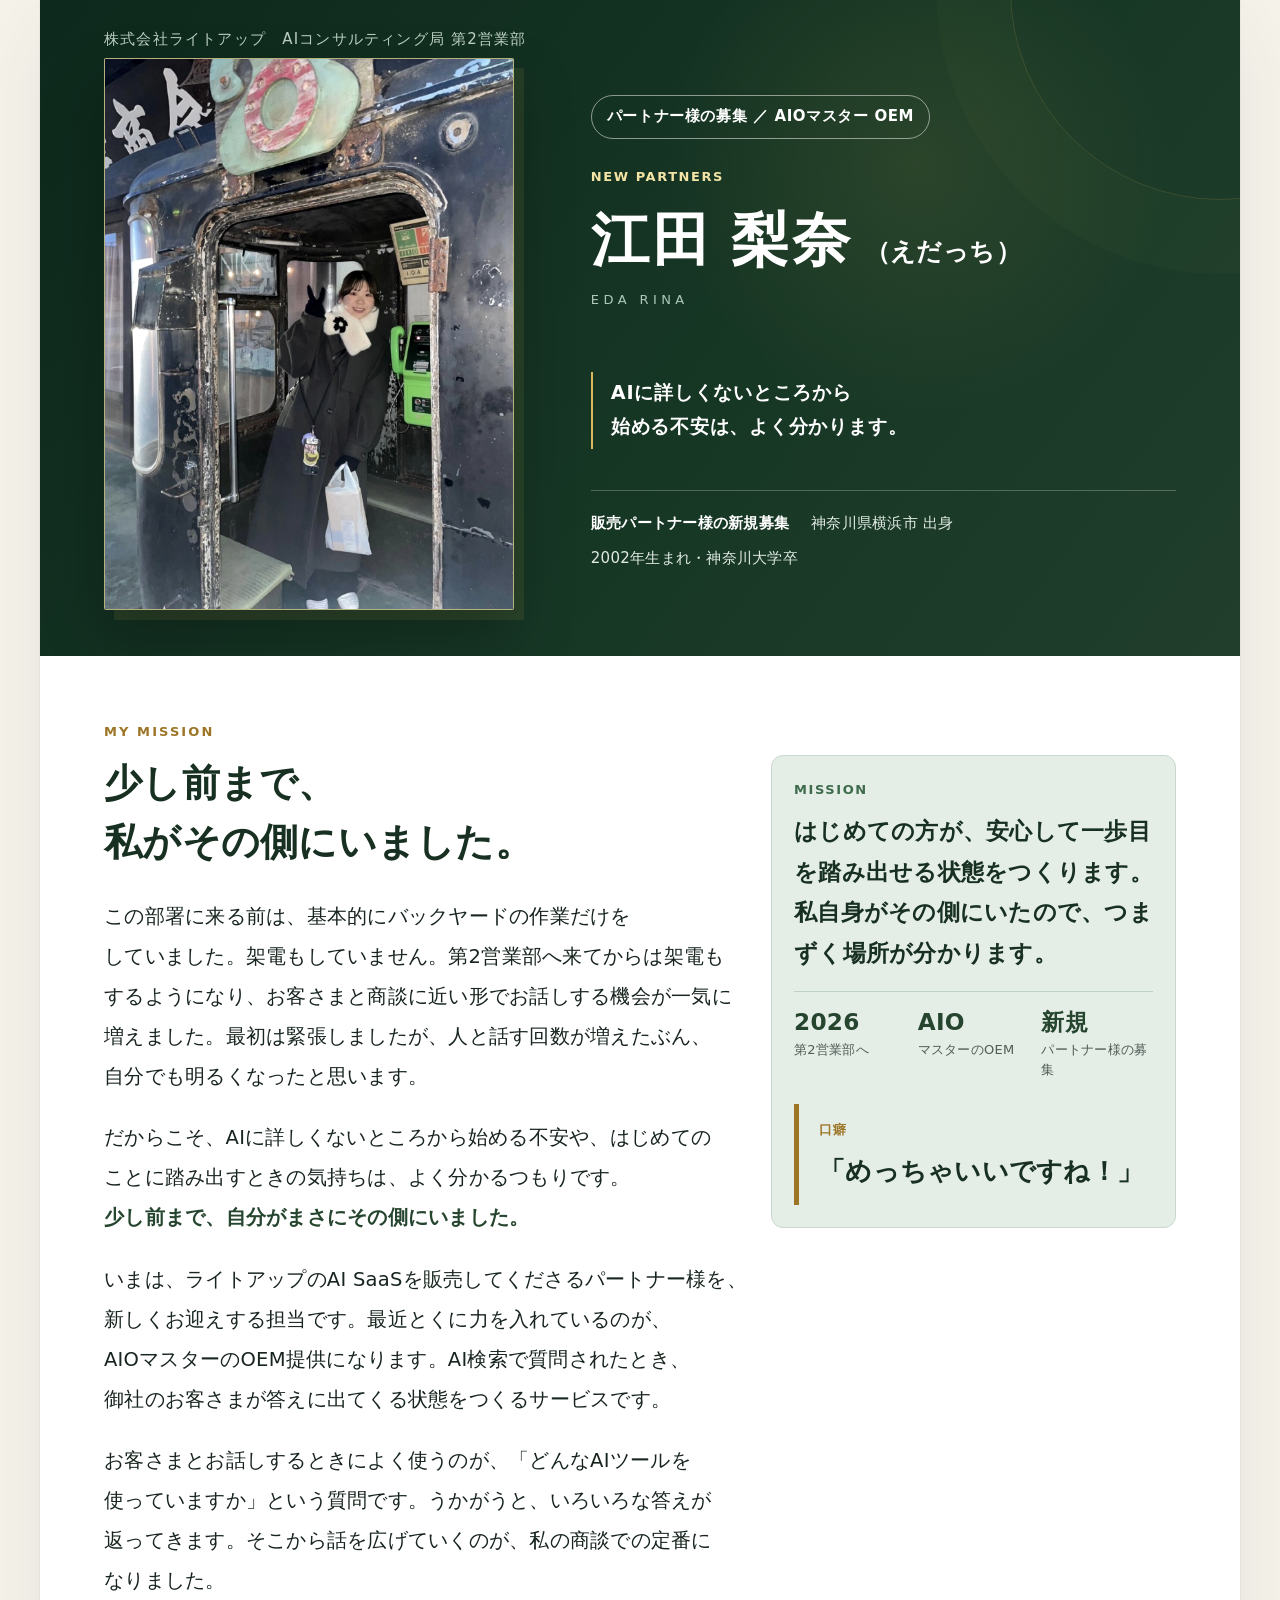
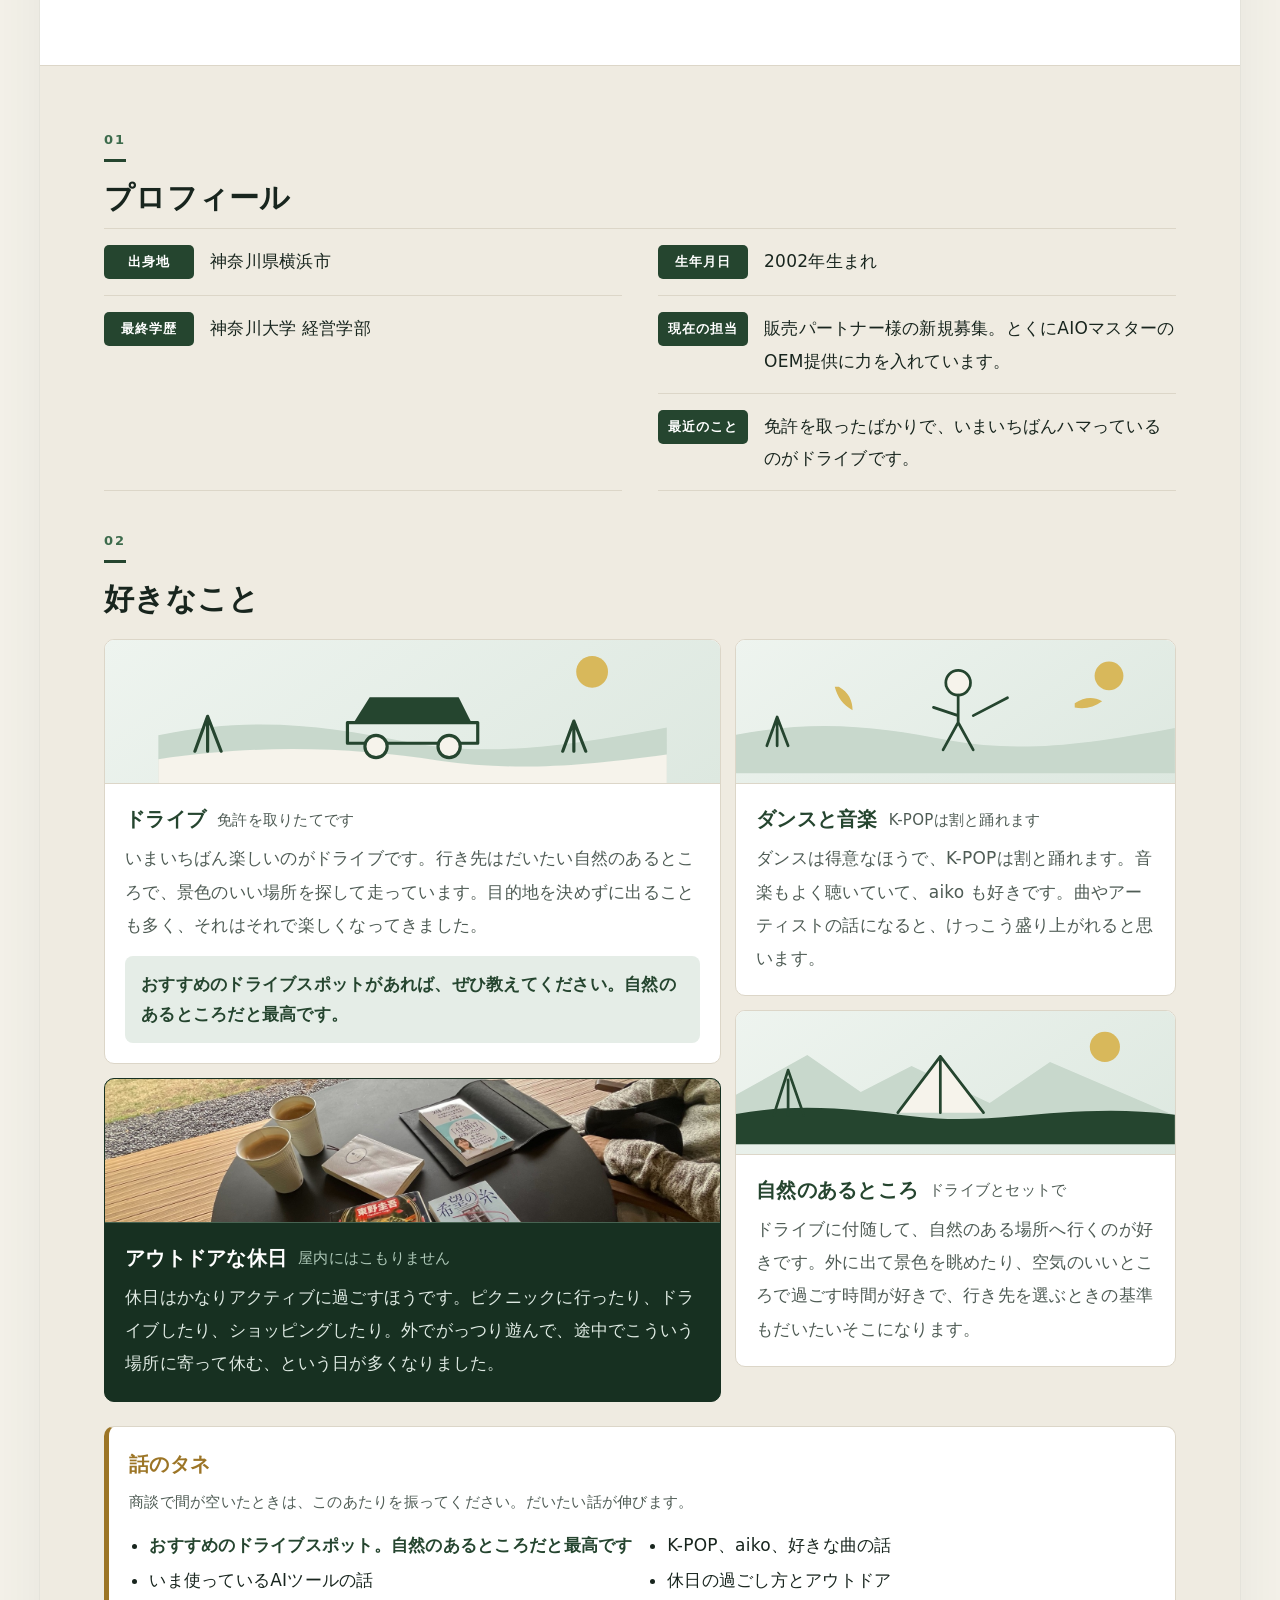
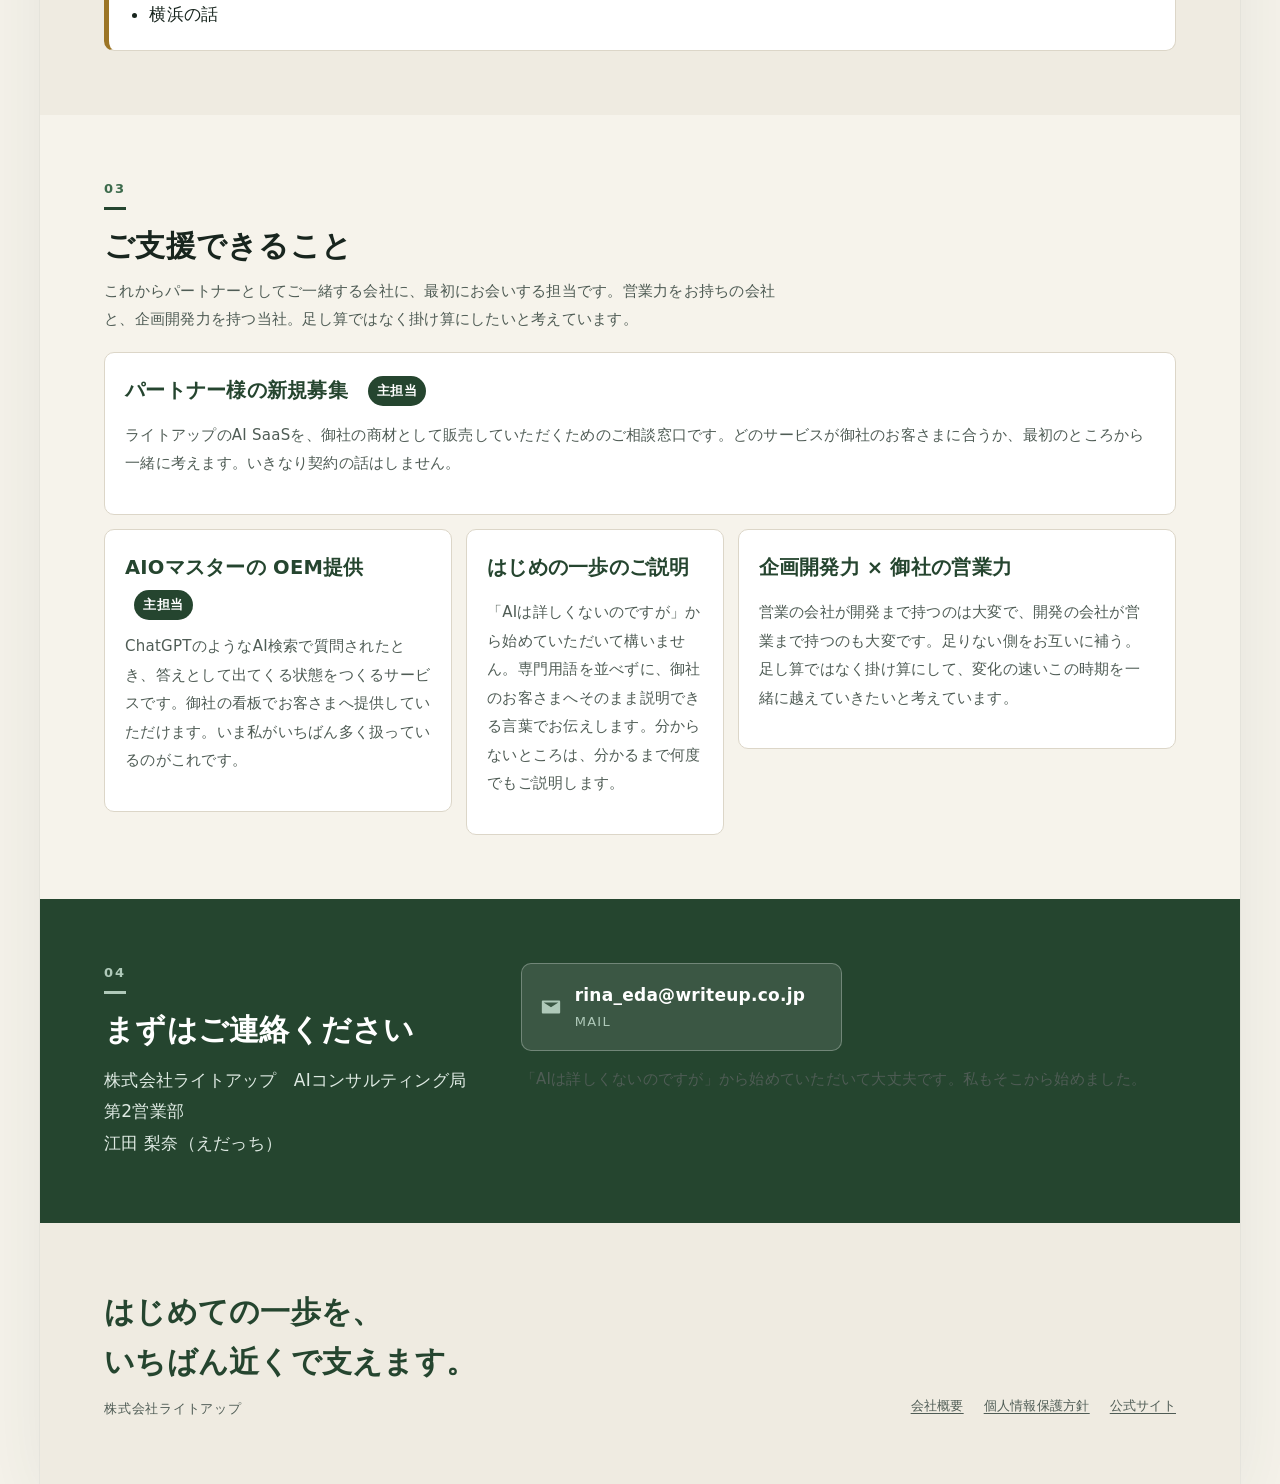
==== eda/index.html @ a83d1094 "メンバー5名のプロフィールページを追加（田村・松井・江田・降旗・榎本） 経営コンサルティング局（田村）はJマッチエンジンのOEM提供を軸に、 第2営業部（松井・江田・降旗）は販売パートナー支援を軸に構" ====
<!DOCTYPE html>
<html lang="ja">
<head>
<meta charset="UTF-8">
<meta name="viewport" content="width=device-width, initial-scale=1">
<title>江田 梨奈（えだっち）｜株式会社ライトアップ 第2営業部</title>
<meta name="description" content="少し前まで、私がその側にいました。販売パートナー様の新規募集とAIOマスターのOEM提供を担当する、江田梨奈のプロフィールです。">
<meta name="robots" content="noindex,nofollow">
<link rel="canonical" href="https://writeup-inc.github.io/members/eda/">
<link rel="icon" href="data:image/svg+xml,%3Csvg xmlns='http://www.w3.org/2000/svg' viewBox='0 0 64 64'%3E%3Crect width='64' height='64' rx='14' fill='%2325452F'/%3E%3Cpath d='M14 16h36v8H36v26h-8V24H14z' fill='white'/%3E%3C/svg%3E">
<meta property="og:type" content="profile">
<meta property="og:title" content="江田 梨奈（えだっち）｜株式会社ライトアップ 第2営業部">
<meta property="og:description" content="はじめての一歩でつまずく場所が分かります。私自身がそこから始めました。">
<meta property="og:url" content="https://writeup-inc.github.io/members/eda/">
<meta property="og:image" content="https://writeup-inc.github.io/members/eda/profile-assets/main.jpg">
<meta name="theme-color" content="#25452F">
<style>
/* ===== lp-base：改行制御・最小文字サイズ・固定CTAの逃げ（削除しない） ===== */
h1, h2, h3, h4, h5,
.lead, .catch, .hero__title, .hero__catch, .lead__heading, [data-keep-phrase] {
  word-break: auto-phrase;
  line-break: strict;
  overflow-wrap: anywhere;
}
@supports not (word-break: auto-phrase) {
  h1, h2, h3, h4, h5,
  .lead, .catch, .hero__title, .hero__catch, .lead__heading, [data-keep-phrase] { word-break: normal; }
}
.nobr { white-space: nowrap; }
:root { --fs-min: 13px; }
small, .note, figcaption { font-size: var(--fs-min); line-height: 1.75; }
:root { --fixed-cta-h: 68px; }
body { padding-bottom: calc(var(--fixed-cta-h) + env(safe-area-inset-bottom, 0px)); }
*, *::before, *::after { box-sizing: border-box; }
img, svg, video, canvas, iframe { max-width: 100%; height: auto; }
main > *, section > *, .grid > *, .flex > * { min-width: 0; }
pre, table, .scroll-x { overflow-x: auto; max-width: 100%; }
</style>
<link rel="stylesheet" href="../assets/profile.css">
<style>
.like__visual.is-photo{ padding:0; overflow:hidden; }
.like__visual.is-photo img{ display:block; width:100%; height:100%; object-fit:cover; object-position:center 38%; }
.hero--nophoto .hero__inner{ grid-template-columns:1fr; }
@media (min-width:700px){
  .hero--nophoto{ grid-template-columns:1fr; min-height:460px; }
  .hero--nophoto .role, .hero--nophoto .hero__body,
  .hero--nophoto .hero__catch, .hero--nophoto .hero__meta{ grid-column:1; }
}
.card h3 .tag{ display:inline-block; margin-left:9px; padding:3px 9px; border-radius:999px;
  background:var(--green); color:#fff; font-size:13px; font-weight:700; letter-spacing:.04em; vertical-align:middle; }
.card__link{ margin:12px 0 0; font-size:14px; line-height:1.9; }
.card__link a{ color:var(--green); font-weight:700; text-underline-offset:3px; }
.card__link a:hover{ color:var(--gold); }
</style>
</head>
<body>
<div class="wrap">

  <header class="hero" id="hero">
    <div class="hero__top">
      <p class="hero__org">株式会社ライトアップ　<span class="nobr">AIコンサルティング局 第2営業部</span></p>
    </div>
    <p class="role"><span class="nobr">パートナー様の募集</span> ／ <span class="nobr">AIOマスター OEM</span></p>
    <div class="hero__inner">
      <div class="ph photo-frame" data-ph="main.jpg">
        <img class="photo-main" src="profile-assets/main.jpg" width="1108" height="1477" alt="古い車両の前に立つ江田梨奈" style="object-position:58% 40%">
      </div>
      <div class="hero__body">
        <p class="hero__kicker">NEW PARTNERS</p>
        <h1 class="hero__title">江田 梨奈<span class="nick">（えだっち）</span></h1>
        <p class="romaji">EDA RINA</p>
      </div>
    </div>
    <p class="hero__catch">AIに詳しくないところから<br>始める不安は、よく分かります。</p>
    <p class="hero__meta">
      <span class="strong">販売パートナー様の新規募集</span>
      <span>神奈川県横浜市 出身</span>
      <span>2002年生まれ・神奈川大学卒</span>
    </p>
  </header>

  <div class="lead-box">
    <p class="lead__eyebrow">MY MISSION</p>
    <h2 class="lead__heading">少し前まで、<br>私がその側にいました。</h2>
    <div class="story-grid">
      <div class="story-copy">
        <p class="lead">この部署に来る前は、基本的にバックヤードの作業だけをしていました。架電もしていません。第2営業部へ来てからは架電もするようになり、お客さまと商談に近い形でお話しする機会が一気に増えました。最初は緊張しましたが、人と話す回数が増えたぶん、自分でも明るくなったと思います。</p>
        <p class="lead">だからこそ、AIに詳しくないところから始める不安や、はじめてのことに踏み出すときの気持ちは、よく分かるつもりです。<b class="q">少し前まで、自分がまさにその側にいました。</b></p>
        <p class="lead">いまは、ライトアップのAI SaaSを販売してくださるパートナー様を、新しくお迎えする担当です。最近とくに力を入れているのが、AIOマスターのOEM提供になります。AI検索で質問されたとき、御社のお客さまが答えに出てくる状態をつくるサービスです。</p>
        <p class="lead">お客さまとお話しするときによく使うのが、「どんなAIツールを使っていますか」という質問です。うかがうと、いろいろな答えが返ってきます。そこから話を広げていくのが、私の商談での定番になりました。</p>
      </div>
      <aside class="mission-card" aria-label="江田 梨奈の担当領域">
        <p class="mission-card__label">MISSION</p>
        <p class="mission-card__text">はじめての方が、安心して一歩目を踏み出せる状態をつくります。私自身がその側にいたので、つまずく場所が分かります。</p>
        <dl class="story-facts">
          <div><dt>2026</dt><dd>第2営業部へ</dd></div>
          <div><dt>AIO</dt><dd>マスターのOEM</dd></div>
          <div><dt>新規</dt><dd>パートナー様の募集</dd></div>
        </dl>
        <blockquote class="quote">
          <p class="quote__label">口癖</p>
          <p class="quote__text">「めっちゃいいですね！」</p>
        </blockquote>
      </aside>
    </div>
  </div>

  <section class="person">
    <h2 class="sec-title">プロフィール</h2>
    <dl class="dl">
      <div><dt>出身地</dt><dd>神奈川県横浜市</dd></div>
      <div><dt>生年月日</dt><dd>2002年生まれ</dd></div>
      <div><dt>最終学歴</dt><dd>神奈川大学 経営学部</dd></div>
      <div><dt>現在の担当</dt><dd>販売パートナー様の新規募集。とくにAIOマスターのOEM提供に力を入れています。</dd></div>
      <div><dt>最近のこと</dt><dd>免許を取ったばかりで、いまいちばんハマっているのがドライブです。</dd></div>
    </dl>

    <h2 class="sec-title sec-likes" style="margin-top:40px">好きなこと</h2>
    <div class="likes">
      <div class="likes__column">
        <div class="like">
          <div class="like__visual" aria-hidden="true">
            <svg viewBox="0 0 640 180"><circle class="gold" cx="546" cy="40" r="20"/>
<path class="soft" d="M0 120c126-26 216-10 312 8 100 19 188 8 328-18v70H0z"/>
<path class="paper" d="M0 150c136-20 246-14 354 2 86 12 164 9 286-8v36H0z"/>
<g transform="translate(232 46)"><path class="deep" d="M14 58h148l-16-32H34z"/><path class="line" d="M6 58h164v26H6z"/>
<circle class="paper" cx="42" cy="88" r="14"/><circle class="line" cx="42" cy="88" r="14"/>
<circle class="paper" cx="134" cy="88" r="14"/><circle class="line" cx="134" cy="88" r="14"/></g>
<path class="line" d="M62 140V104m-16 36 16-44 17 44m444 0v-30m-14 30 14-38 15 38"/></svg>
          </div>
          <h3>
            ドライブ <em>免許を取りたてです</em>
          </h3>
          <p>いまいちばん楽しいのがドライブです。行き先はだいたい自然のあるところで、景色のいい場所を探して走っています。目的地を決めずに出ることも多く、それはそれで楽しくなってきました。</p>
          <span class="ask">おすすめのドライブスポットがあれば、ぜひ教えてください。自然のあるところだと最高です。</span>
        </div>
        <div class="like like--home">
          <div class="like__visual is-photo">
            <img src="profile-assets/holiday.jpg" width="1600" height="1200" decoding="async" alt="テラス席のテーブルに置かれた本とコーヒー">
          </div>
          <h3>
            アウトドアな休日 <em>屋内にはこもりません</em>
          </h3>
          <p>休日はかなりアクティブに過ごすほうです。ピクニックに行ったり、ドライブしたり、ショッピングしたり。外でがっつり遊んで、途中でこういう場所に寄って休む、という日が多くなりました。</p>
        </div>
      </div>
      <div class="likes__column">
        <div class="like">
          <div class="like__visual" aria-hidden="true">
            <svg viewBox="0 0 640 180"><circle class="gold" cx="544" cy="38" r="21"/>
<path class="soft" d="M0 124c124-24 214-10 310 8 102 18 190 8 330-18v66H0z"/>
<g transform="translate(268 22)"><circle class="paper" cx="56" cy="26" r="18"/><circle class="line" cx="56" cy="26" r="18"/>
<path class="line" d="M56 44v40m0 0-22 40m22-40 22 40M20 62l36 12m72-26-50 26"/></g>
<path class="gold" d="M150 54c14 8 20 20 20 34-14-7-22-19-26-34zm344 24c14-9 27-10 40-3-12 9-26 12-40 9z"/>
<path class="line" d="M60 140v-34m-15 34 15-42 16 42"/></svg>
          </div>
          <h3>
            ダンスと音楽 <em>K-POPは割と踊れます</em>
          </h3>
          <p>ダンスは得意なほうで、K-POPは割と踊れます。音楽もよく聴いていて、aiko も好きです。曲やアーティストの話になると、けっこう盛り上がれると思います。</p>
        </div>
        <div class="like">
          <div class="like__visual" aria-hidden="true">
            <svg viewBox="0 0 640 180"><circle class="gold" cx="538" cy="38" r="22"/>
<path class="soft" d="M0 108 104 50l78 54 74-38 114 54 88-60 182 78v42H0z"/>
<path class="deep" d="M0 136c96-18 178-6 264 4 118 14 224-22 376-3v43H0z"/>
<path class="paper" d="m236 134 62-82 63 82z"/><path class="line" d="m236 134 62-82 63 82m-63-82v82"/>
<path class="line" d="M76 138V86m-21 52 21-66 23 66"/></svg>
          </div>
          <h3>
            自然のあるところ <em>ドライブとセットで</em>
          </h3>
          <p>ドライブに付随して、自然のある場所へ行くのが好きです。外に出て景色を眺めたり、空気のいいところで過ごす時間が好きで、行き先を選ぶときの基準もだいたいそこになります。</p>
        </div>
      </div>
    </div>

    <div class="seeds">
      <h3>話のタネ</h3>
      <p class="sec-sub">商談で間が空いたときは、このあたりを振ってください。だいたい話が伸びます。</p>
      <ul>
        <li><b>おすすめのドライブスポット。自然のあるところだと最高です</b></li>
        <li>K-POP、aiko、好きな曲の話</li>
        <li>いま使っているAIツールの話</li>
        <li>休日の過ごし方とアウトドア</li>
        <li>横浜の話</li>
      </ul>
    </div>
  </section>

  <section>
    <h2 class="sec-title">ご支援できること</h2>
    <p class="sec-sub">これからパートナーとしてご一緒する会社に、最初にお会いする担当です。営業力をお持ちの会社と、企画開発力を持つ当社。足し算ではなく掛け算にしたいと考えています。</p>
    <div class="cards">
      <div class="card">
        <h3>パートナー様の新規募集<span class="tag">主担当</span></h3>
        <p class="card__note">ライトアップのAI SaaSを、御社の商材として販売していただくためのご相談窓口です。どのサービスが御社のお客さまに合うか、最初のところから一緒に考えます。いきなり契約の話はしません。</p>
      </div>
      <div class="card">
        <h3>AIOマスターの OEM提供<span class="tag">主担当</span></h3>
        <p class="card__note">ChatGPTのようなAI検索で質問されたとき、答えとして出てくる状態をつくるサービスです。御社の看板でお客さまへ提供していただけます。いま私がいちばん多く扱っているのがこれです。</p>
      </div>
      <div class="card">
        <h3>はじめの一歩のご説明</h3>
        <p class="card__note">「AIは詳しくないのですが」から始めていただいて構いません。専門用語を並べずに、御社のお客さまへそのまま説明できる言葉でお伝えします。分からないところは、分かるまで何度でもご説明します。</p>
      </div>
      <div class="card">
        <h3>企画開発力 × 御社の営業力</h3>
        <p class="card__note">営業の会社が開発まで持つのは大変で、開発の会社が営業まで持つのも大変です。足りない側をお互いに補う。足し算ではなく掛け算にして、変化の速いこの時期を一緒に越えていきたいと考えています。</p>
      </div>
    </div>
  </section>

  <section class="contact">
    <h2 class="sec-title">まずはご連絡ください</h2>
    <p class="sec-sub">「AIは詳しくないのですが」から始めていただいて大丈夫です。私もそこから始めました。</p>
    <p class="contact__org">株式会社ライトアップ　AIコンサルティング局 第2営業部<br>江田 梨奈（えだっち）</p>
    <div class="contact__list">
      <a href="mailto:rina_eda@writeup.co.jp">
        <svg viewBox="0 0 24 24" aria-hidden="true"><path d="M3 5h18c.6 0 1 .4 1 1v12c0 .6-.4 1-1 1H3c-.6 0-1-.4-1-1V6c0-.6.4-1 1-1zm9 7.2L20 7H4l8 5.2z"/></svg>
        <span>rina_eda@writeup.co.jp<small>MAIL</small></span>
      </a>
    </div>
  </section>

  <div class="foot">
    <p>はじめての一歩を、<br>いちばん近くで支えます。</p>
    <small>株式会社ライトアップ</small>
    <ul class="foot__links">
      <li><a href="https://www.writeup.co.jp/company/company.html">会社概要</a></li>
      <li><a href="https://www.writeup.co.jp/privacy/">個人情報保護方針</a></li>
      <li><a href="https://www.writeup.co.jp/">公式サイト</a></li>
    </ul>
  </div>
</div>

<nav class="cta" id="cta" aria-label="問い合わせ" aria-hidden="true" inert>
  <a href="mailto:rina_eda@writeup.co.jp">メールする</a>
</nav>

<script>
document.querySelectorAll('.ph > img').forEach(function (img) {
  var mark = function () { img.parentNode.classList.add('is-loaded'); };
  if (img.complete && img.naturalWidth > 0) { mark(); }
  img.addEventListener('load', function () { if (img.naturalWidth > 0) mark(); });
  img.addEventListener('error', function () { img.style.visibility = 'hidden'; });
});
(function () {
  var hero = document.getElementById('hero');
  var cta = document.getElementById('cta');
  var contact = document.querySelector('.contact');
  if (!hero || !cta || !contact) { return; }
  if (!('IntersectionObserver' in window)) {
    cta.classList.add('is-on'); cta.removeAttribute('inert');
    cta.setAttribute('aria-hidden', 'false'); return;
  }
  var visible = { hero: true, contact: false };
  var update = function () {
    var show = !visible.hero && !visible.contact;
    cta.classList.toggle('is-on', show);
    cta.toggleAttribute('inert', !show);
    cta.setAttribute('aria-hidden', show ? 'false' : 'true');
  };
  var observer = new IntersectionObserver(function (es) {
    es.forEach(function (entry) {
      visible[entry.target === hero ? 'hero' : 'contact'] = entry.isIntersecting;
    });
    update();
  }, { threshold: 0 });
  observer.observe(hero); observer.observe(contact);
})();
</script>
</body>
</html>
---- assets/profile.css ----
/* ===== lp-base.css（初期CSS：改行制御・最小文字サイズ・固定CTAの逃げは削除しない） ===== */
h1, h2, h3, h4, h5,
.lead, .catch, .hero__title, [data-keep-phrase] {
  word-break: auto-phrase;
  line-break: strict;
  overflow-wrap: anywhere;
}
@supports not (word-break: auto-phrase) {
  h1, h2, h3, h4, h5,
  .lead, .catch, .hero__title, [data-keep-phrase] {
    word-break: normal;
  }
}
.nobr { white-space: nowrap; }

:root { --fs-min: 13px; --fs-body: 17px; }
body { font-size: var(--fs-body); line-height: 1.85; }
small, .note, figcaption { font-size: var(--fs-min); line-height: 1.75; }

h1, .hero__title { font-size: clamp(1.55rem, 5.2vw, 3.25rem); line-height: 1.35; }
h2 { font-size: clamp(1.3rem, 3.6vw, 2.1rem); line-height: 1.45; }

:root { --fixed-cta-h: 68px; }
body { padding-bottom: calc(var(--fixed-cta-h) + env(safe-area-inset-bottom, 0px)); }

*, *::before, *::after { box-sizing: border-box; }
img, svg, video, canvas, iframe { max-width: 100%; height: auto; }
main > *, section > *, .grid > *, .flex > * { min-width: 0; }
pre, table, .scroll-x { overflow-x: auto; max-width: 100%; }

/* ===== ここから本ページ ===== */
:root{
  --green:#25452F;
  --green-deep:#173021;
  --green-soft:#3D6B4C;
  --green-pale:#E5EDE7;
  --bg:#F6F3EB;
  --bg-alt:#EFEBE1;
  --card:#FFFFFF;
  --ink:#18251E;
  --ink-sub:#4F5C55;
  --line:#DCD6C8;
  --gold:#9C7526;
  --wrap:1200px;

  --fs-h1:  clamp(1.7rem, 5.4vw, 2.9rem);
  --fs-h2:  clamp(1.34rem, 4vw, 1.85rem);
  --fs-h3:  clamp(1.06rem, 3vw, 1.22rem);
  --fs-lead:clamp(1.06rem, 3.1vw, 1.22rem);
  --fs-txt: 16px;
  --fs-sub: 14px;

  --sp:36px;
  --sp-in:18px;
}
html{ -webkit-text-size-adjust:100%; }
body{
  margin:0;
  background:var(--bg);
  color:var(--ink);
  font-family:"Hiragino Kaku Gothic ProN","Hiragino Sans","Yu Gothic Medium","Yu Gothic",Meiryo,system-ui,sans-serif;
  letter-spacing:.015em;
}
.wrap{ width:min(100%, var(--wrap)); margin:0 auto; box-shadow:0 0 0 1px rgba(37,69,47,.04), 0 24px 80px rgba(23,48,33,.08); }
section{ padding:var(--sp) 20px; }
a{ color:inherit; }
a:focus-visible{ outline:3px solid #D8B85B; outline-offset:3px; }
p{ margin:0; }

.wrap{ counter-reset:sec; }
.sec-title{ margin:0 0 8px; font-size:var(--fs-h2); font-weight:700; line-height:1.5; }
.sec-title::before{
  content:"0" counter(sec); counter-increment:sec;
  display:block; width:fit-content;
  font-size:var(--fs-min); font-weight:700; letter-spacing:.14em; color:var(--green-soft);
  border-bottom:3px solid var(--green); padding-bottom:9px; margin-bottom:14px;
}
.sec-sub{ margin:0 0 var(--sp-in); font-size:var(--fs-sub); line-height:1.9; color:var(--ink-sub); max-width:46em; }

/* ── ヒーロー ──────────────────────────── */
.hero{
  background:
    radial-gradient(circle at 73% 25%, rgba(216,184,91,.1), transparent 25%),
    linear-gradient(128deg,#0D281C 0%,#173725 58%,#213E2C 100%);
  color:#fff; padding:18px 20px 34px; position:relative; overflow:hidden;
}
.hero::after{
  content:""; position:absolute; width:420px; height:420px; border:1px solid rgba(216,184,91,.16);
  border-radius:50%; right:-190px; top:-220px; box-shadow:0 0 0 74px rgba(216,184,91,.025);
  pointer-events:none;
}
.hero__top{
  position:relative; z-index:2; margin:0 0 20px;
  display:flex; align-items:center; justify-content:space-between; gap:18px;
}
.hero__org{ margin:0; font-size:var(--fs-sub); letter-spacing:.08em; color:#B9CDBF; }
.version-switch{
  flex:none; display:inline-flex; gap:2px; padding:3px;
  border:1px solid rgba(255,255,255,.34); border-radius:999px;
  background:rgba(5,21,14,.3); backdrop-filter:blur(8px);
}
.version-switch a{
  min-width:48px; min-height:34px; padding:6px 11px; border-radius:999px;
  display:inline-flex; align-items:center; justify-content:center;
  color:#D8E3DB; font-size:11px; font-weight:700; line-height:1;
  letter-spacing:.08em; text-decoration:none; transition:background .18s,color .18s;
}
.version-switch a:hover{ color:#fff; background:rgba(255,255,255,.1); }
.version-switch a[aria-current="page"]{ color:var(--green-deep); background:#F4E9C8; }
.hero__inner{
  display:grid; grid-template-columns:clamp(136px,43%,210px) 1fr;
  gap:20px; align-items:end; min-width:0;
}
.photo-frame{
  border-radius:2px; overflow:hidden; background:var(--green-deep);
  border:1px solid rgba(244,229,166,.72);
  box-shadow:10px 10px 0 rgba(216,184,91,.09), 0 28px 60px rgba(0,0,0,.25);
}
.photo-main{ display:block; width:100%; aspect-ratio:741/1000; object-fit:cover; object-position:center 24%; filter:saturate(.86) contrast(1.03); }
.hero__body{ min-width:0; }
.hero__kicker{
  margin:0 0 12px; color:#F4E5A6; font-size:var(--fs-min); font-weight:700;
  letter-spacing:.12em;
}
.role{
  display:inline-block; margin:0 0 20px; padding:7px 15px;
  border:1px solid rgba(255,255,255,.5); border-radius:99px;
  font-size:var(--fs-sub); font-weight:700; letter-spacing:.04em;
}
.hero__title{
  margin:0; font-family:"Yu Mincho",YuMincho,"Hiragino Mincho ProN",serif;
  font-weight:600; letter-spacing:.055em; font-size:clamp(2rem,5.4vw,3.65rem);
}
.hero__title .nick{
  display:inline-block; font-size:.42em; font-weight:700;
  margin-left:.45em; letter-spacing:.02em; white-space:nowrap;
}
.romaji{ margin:8px 0 0; font-size:var(--fs-min); letter-spacing:clamp(.1em,1.1vw,.34em); color:#AFC9B9; }
.hero__catch{
  margin:22px 0 0; padding:4px 0 4px 18px; border-left:2px solid #D8B85B;
  max-width:42em; color:#fff; font-size:clamp(.95rem,3.8vw,1.2rem);
  font-weight:700; line-height:1.8; letter-spacing:.04em;
}
.hero__meta{
  margin:20px 0 0; padding-top:var(--sp-in); border-top:1px solid rgba(255,255,255,.24);
  font-size:var(--fs-sub); line-height:1.95; color:#DFEAE3;
  display:flex; flex-wrap:wrap; gap:6px 22px;
}
.hero__meta span{ white-space:nowrap; }
.hero__meta .strong{ color:#fff; font-weight:700; }

/* ── 自己紹介 ─────────────────────────── */
.lead-box{ background:var(--card); padding:var(--sp) 20px; border-bottom:1px solid var(--line); }
.lead__eyebrow{ margin:0 0 10px; color:var(--gold); font-size:var(--fs-min); font-weight:700; letter-spacing:.16em; }
.lead__heading{ margin:0 0 26px; max-width:18em; font-size:clamp(1.45rem,4.4vw,2.35rem); line-height:1.55; color:var(--green-deep); }
.story-grid{ display:grid; gap:24px; }
.story-copy{ max-width:47em; }
.lead{ font-size:var(--fs-lead); line-height:2.05; }
.lead + .lead{ margin-top:1.1em; }
.lead b{ color:var(--green); background:linear-gradient(transparent 62%, #F4E5A6 62%); font-weight:700; }
.lead b.q{ background:none; }
.mission-card{
  align-self:start; background:var(--green-pale); border:1px solid #C8D8CC; border-radius:12px;
  padding:22px; color:var(--green-deep);
}
.mission-card__label{ margin-bottom:9px; color:var(--green-soft); font-size:var(--fs-min); font-weight:700; letter-spacing:.12em; }
.mission-card__text{ font-size:clamp(1.12rem,3.3vw,1.45rem); font-weight:700; line-height:1.75; }
.story-facts{ margin:18px 0 0; padding:16px 0 0; border-top:1px solid #BED1C3; display:grid; grid-template-columns:repeat(3,1fr); gap:12px; }
.story-facts div{ min-width:0; }
.story-facts dt{ color:var(--green); font-size:clamp(1.1rem,3.5vw,1.45rem); font-weight:700; line-height:1.2; }
.story-facts dd{ margin:4px 0 0; color:var(--ink-sub); font-size:var(--fs-min); line-height:1.55; }

/* ── 口癖 ─────────────────────────────── */
.quote{
  margin:24px 0 0; padding:14px 0 14px 20px;
  border-left:5px solid var(--gold);
}
.quote__label{ margin-bottom:8px; font-size:var(--fs-min); font-weight:700; letter-spacing:.1em; color:var(--gold); }
.quote__text{ font-size:clamp(1.2rem,4.8vw,1.6rem); font-weight:700; line-height:1.6; }

/* ── プロフィール表 ───────────────────── */
.person{ background:var(--bg-alt); }
.dl{ margin:0; border-top:1px solid var(--line); }
.dl > div{
  display:grid; grid-template-columns:90px 1fr; gap:0 16px;
  padding:16px 0; border-bottom:1px solid var(--line); align-items:start; min-width:0;
}
.dl dt{
  font-size:var(--fs-min); font-weight:700; color:#fff; background:var(--green);
  text-align:center; padding:5px 0; border-radius:5px; letter-spacing:.08em;
}
.dl dd{ margin:0; font-size:var(--fs-txt); line-height:1.9; min-width:0; overflow-wrap:anywhere; }

.career{ margin:0; padding:0 0 0 20px; list-style:none; position:relative; }
.career li{ position:relative; padding:5px 0; }
.career li::before{
  content:""; position:absolute; left:-20px; top:14px;
  width:8px; height:8px; border-radius:50%; background:var(--green);
}
.career li:not(:last-child)::after{
  content:""; position:absolute; left:-16.5px; top:22px; bottom:-4px; width:1px; background:var(--line);
}
.career li b{ color:var(--green); }
.career li span{ display:block; margin-top:2px; font-size:var(--fs-sub); color:var(--ink-sub); }

/* ── 好きなこと ───────────────────────── */
.likes{ display:grid; gap:14px; margin-top:var(--sp-in); }
.likes__column{ display:contents; }
.like{ background:var(--card); border:1px solid var(--line); border-radius:10px; padding:20px; overflow:hidden; }
.like__visual{
  height:156px; margin:-20px -20px 18px; overflow:hidden;
  background:linear-gradient(145deg,#EEF4EF,#DDE8E0); border-bottom:1px solid var(--line);
}
.like__visual svg{ display:block; width:100%; height:100%; }
.like__visual .line{ fill:none; stroke:var(--green); stroke-width:4; stroke-linecap:round; stroke-linejoin:round; }
.like__visual .soft{ fill:#C8D8CC; }
.like__visual .deep{ fill:var(--green); }
.like__visual .gold{ fill:#D8B85B; }
.like__visual .paper{ fill:#F6F3EB; }
.like h3{
  margin:0 0 4px; font-size:var(--fs-h3); font-weight:700; color:var(--green);
  display:flex; align-items:center; flex-wrap:wrap; gap:4px 11px; min-width:0;
}
.like h3 svg{
  flex:none; width:24px; height:24px; stroke:var(--green); fill:none; stroke-width:1.6;
  stroke-linecap:round; stroke-linejoin:round;
}
.like h3 em{ font-style:normal; font-size:var(--fs-sub); font-weight:400; color:var(--ink-sub); }
.like p{ font-size:var(--fs-txt); line-height:1.95; color:var(--ink-sub); }
.like p + p{ margin-top:.8em; }
.like b{ color:var(--ink); }
.like .ask{
  display:block; margin-top:14px; padding:13px 16px; border-radius:8px;
  background:var(--green-pale); color:var(--green); font-size:var(--fs-txt);
  font-weight:700; line-height:1.8;
}
.like--home{ background:var(--green-deep); border-color:var(--green-deep); }
.like--home .like__visual{ background:#294936; border-color:rgba(255,255,255,.14); }
.like--home .like__visual .line{ stroke:#F4E5A6; }
.like--home .like__visual .soft{ fill:#3D6B4C; }
.like--home .like__visual .deep{ fill:#F4E5A6; }
.like--home .like__visual .paper{ fill:#AFC9B9; }
.like--home h3, .like--home h3 em, .like--home p, .like--home b{ color:#fff; }
.like--home h3 svg{ stroke:#F4E5A6; }
.like--home h3 em{ color:#AFC9B9; }
.like--home p{ color:#DFEAE3; }
.like--home .ask{ background:rgba(255,255,255,.1); color:#fff; }

/* ── 話のタネ ─────────────────────────── */
.seeds{
  margin-top:24px; background:var(--card); border:1px solid var(--line);
  border-left:5px solid var(--gold); border-radius:10px; padding:20px;
}
.seeds h3{ margin:0 0 5px; font-size:var(--fs-h3); color:var(--gold); }
.seeds .sec-sub{ margin-bottom:14px; }
.seeds ul{ margin:0; padding-left:1.2em; font-size:var(--fs-txt); line-height:2; }
.seeds ul b{ color:var(--green); }

/* ── 写真 ─────────────────────────────── */
.shots{ display:grid; grid-template-columns:1fr; gap:var(--sp-in); margin-top:24px; }
.shots figure{ margin:0; }
.shots img{
  width:100%; aspect-ratio:4/3; object-fit:cover; border-radius:10px;
  background:#DDD8CC; display:block;
}
.shots .shot--portrait{ object-position:center 24%; }
.shots figcaption{ margin-top:8px; color:var(--ink-sub); }

/* ── 4領域 ────────────────────────────── */
.cards{ display:grid; gap:14px; margin-top:var(--sp-in); }
.card{ background:var(--card); border:1px solid var(--line); border-radius:10px; padding:20px; }
.card h3{
  margin:0 0 12px; font-size:var(--fs-h3); font-weight:700; color:var(--green);
  display:flex; align-items:center; flex-wrap:wrap; gap:4px 11px; min-width:0;
}
.card h3 svg{
  flex:none; width:24px; height:24px; stroke:var(--green); fill:none; stroke-width:1.6;
  stroke-linecap:round; stroke-linejoin:round;
}
.card__note{ font-size:var(--fs-sub); line-height:1.9; color:var(--ink-sub); margin-bottom:16px; }
.svc{ list-style:none; margin:0; padding:0; border-top:1px solid var(--line); }
.svc li{ padding:12px 0; border-bottom:1px solid var(--line); }
.svc li:last-child{ border-bottom:none; padding-bottom:0; }
.svc__name{
  display:inline-block; font-size:var(--fs-txt); font-weight:700; color:var(--ink);
  line-height:1.6;
}
a.svc__name{ color:var(--green); text-decoration:underline; text-underline-offset:4px; }
a.svc__name::after{
  content:"↗"; display:inline-block; margin-left:.35em; font-size:.78em;
  color:var(--green-soft); text-decoration:none; opacity:0; transition:opacity .15s;
}
a.svc__name:hover::after, a.svc__name:focus-visible::after{ opacity:1; }
@media (hover:none){ a.svc__name::after{ opacity:1; } }
.svc__desc{ display:block; margin-top:3px; font-size:var(--fs-sub); line-height:1.85; color:var(--ink-sub); }
.svc__link-note{ margin-top:14px; color:var(--ink-sub); }
.subsidy{
  margin-top:14px; background:var(--green-pale); border-radius:10px; padding:16px 18px;
  font-size:var(--fs-txt); line-height:1.9; color:var(--green);
}

/* ── 実績 ─────────────────────────────── */
.works{ margin:var(--sp-in) 0 0; padding:0; list-style:none; display:grid; gap:12px; }
.works li{
  background:var(--card); border:1px solid var(--line); border-radius:10px; padding:18px 20px;
  font-size:var(--fs-txt); line-height:1.9; color:var(--ink-sub);
}
.works li b{
  display:flex; align-items:center; gap:10px;
  font-size:var(--fs-h3); color:var(--green); margin-bottom:3px;
}
.works li svg{
  flex:none; width:22px; height:22px; stroke:var(--green); fill:none; stroke-width:1.6;
  stroke-linecap:round; stroke-linejoin:round;
}

/* ── 連絡先 ───────────────────────────── */
.contact{ background:var(--green); color:#fff; }
.contact .sec-title{ color:#fff; }
.contact .sec-title::before{ color:#AFC9B9; border-bottom-color:#AFC9B9; }
.contact__org{ margin-bottom:var(--sp-in); font-size:var(--fs-txt); line-height:1.85; color:#DFEAE3; }
.contact__list{ margin:0 0 var(--sp-in); display:grid; gap:12px; }
.contact__list a{
  display:flex; align-items:center; gap:13px; text-decoration:none;
  background:rgba(255,255,255,.1); border:1px solid rgba(255,255,255,.28);
  border-radius:10px; padding:16px 18px; font-size:var(--fs-txt); font-weight:700; min-height:58px;
}
.contact__list a > span{ min-width:0; overflow-wrap:anywhere; }
.contact__list a small{ display:block; font-weight:400; color:#AFC9B9; letter-spacing:.1em; }
.contact__list svg{ flex:none; width:22px; height:22px; fill:#AFC9B9; }
.qr{ background:#fff; border-radius:10px; padding:18px; display:flex; align-items:center; gap:18px; }
.qr img{
  width:120px; height:120px; flex:none; object-fit:contain; background:#fff; border-radius:4px;
  image-rendering:pixelated;
}
.qr p{ color:var(--ink); font-size:var(--fs-sub); line-height:1.85; }
.qr p b{ display:block; color:var(--green); font-size:var(--fs-h3); }

/* ── フッター ─────────────────────────── */
.foot{ background:var(--bg-alt); color:var(--green); padding:var(--sp) 20px; }
.foot p{ margin-bottom:10px; font-size:var(--fs-h2); font-weight:700; line-height:1.7; }
.foot small{ color:var(--ink-sub); letter-spacing:.06em; }
.foot__links{
  margin:24px 0 0; padding:18px 0 0; list-style:none;
  border-top:1px solid var(--line);
  display:flex; flex-wrap:wrap; gap:10px 20px;
}
.foot__links a{ color:var(--ink-sub); font-size:var(--fs-min); text-decoration:underline; text-underline-offset:3px; }

/* ── 固定CTA ──────────────────────────── */
.cta{
  position:fixed; left:0; right:0; bottom:0; z-index:20;
  background:rgba(23,48,33,.97); backdrop-filter:blur(6px);
  padding:9px 10px calc(9px + env(safe-area-inset-bottom,0px));
  display:flex; gap:9px; justify-content:center;
  transform:translateY(110%); opacity:0; pointer-events:none;
  transition:transform .25s ease, opacity .2s ease;
}
.cta.is-on{ transform:none; opacity:1; pointer-events:auto; }
.cta a{
  flex:1; max-width:230px; text-align:center; text-decoration:none;
  color:#fff; font-size:var(--fs-sub); font-weight:700; letter-spacing:.04em;
  border:1px solid rgba(255,255,255,.32); border-radius:9px; padding:13px 4px;
  min-height:48px; display:flex; align-items:center; justify-content:center; gap:6px;
}
@media (prefers-reduced-motion:reduce){ .cta{ transition:none; } }

/* 画像プレースホルダ */
.ph{ position:relative; }
.ph::after{
  content:attr(data-ph); position:absolute; inset:0; display:grid; place-items:center;
  background:#E4E0D6; color:#837E71; font-size:var(--fs-min); text-align:center;
  padding:8px; line-height:1.6; border-radius:inherit;
}
.ph.is-loaded::after{ display:none; }

/* 320px級では作品名（途中で折ってはいけない語）が枠を越えるため、その枠だけ詰める */
@media (max-width:359px){
  .seeds{ padding:16px; }
  .seeds ul{ font-size:15px; padding-left:1.05em; }
  .like{ padding:16px; }
  .like p{ font-size:14px; }
}

@media (min-width:601px){
  :root{ --sp:52px; }
  section{ padding:var(--sp) 32px; }
  .hero{ padding:22px 32px 32px; }
  .lead-box{ padding:var(--sp) 32px; }
  .foot{ padding:var(--sp) 32px; }
  .story-grid{ grid-template-columns:minmax(0,1.35fr) minmax(280px,.85fr); align-items:start; }
  /* 家族キャンプと天然パーマを全幅にして、間の2枚を横並びにする */
  .likes{ grid-template-columns:1fr 1fr; }
  .likes__column:first-child .like:first-child,
  .likes__column:last-child .like:last-child{ grid-column:1 / -1; }
  /* 営業だけサービスが多いので全幅に置き、残り3つを横並びにする */
  .cards{ grid-template-columns:1fr 1fr; align-items:start; }
  .cards .card:first-child{ grid-column:1 / -1; }
  .works{ grid-template-columns:repeat(3,1fr); }
  .shots{ grid-template-columns:repeat(3,1fr); }
  .contact__list{ grid-template-columns:1fr 1fr; }
}

/* 700px以上：ヒーローを写真＋右段の2段組にする */
@media (min-width:700px){
  :root{ --fs-txt:17px; --fs-sub:15px; }
  .hero{
    min-height:640px; display:grid; grid-template-columns:clamp(350px,36vw,410px) 1fr;
    column-gap:clamp(46px,6vw,78px); align-items:center;
  }
  .hero__inner{ display:contents; }
  .hero__top{ grid-column:1 / -1; margin-bottom:4px; align-self:start; }
  .photo-frame{ grid-column:1; grid-row:2 / span 4; }
  .role{ grid-column:2; grid-row:2; justify-self:start; align-self:end; margin-bottom:8px; }
  .hero__body{ grid-column:2; grid-row:3; max-width:650px; }
  .hero__catch{ grid-column:2; grid-row:4; align-self:center; margin:22px 0; }
  .hero__meta{ grid-column:2; grid-row:5; align-self:start; margin:0; padding-top:18px; }
}

@media (min-width:820px){
  /* 短いプロフィール情報は2段へ。経歴と趣味・資格を左右で組み、空いた横幅を使う */
  .dl{
    display:grid; grid-template-columns:minmax(0,1fr) minmax(0,1fr);
    column-gap:36px;
  }
  .dl > div:nth-child(1){ grid-column:1; grid-row:1; }
  .dl > div:nth-child(2){ grid-column:2; grid-row:1; }
  .dl > div:nth-child(3){ grid-column:1; grid-row:2 / span 2; }
  .dl > div:nth-child(4){ grid-column:2; grid-row:2; }
  .dl > div:nth-child(5){ grid-column:2; grid-row:3; }

  .cards{ grid-template-columns:repeat(3,1fr); }
  .cards .card:first-child{ grid-column:1 / -1; }
  .cards .card:first-child .svc{ display:grid; grid-template-columns:1fr 1fr; column-gap:28px; }
  .cards .card:first-child .svc li:nth-child(2){ border-bottom:none; }
}

@media (min-width:900px){
  body{ padding-bottom:0; }
  /* MISSIONカードを見出しの高さへ引き上げ、右カラム上部の空白をなくす */
  .mission-card{ margin-top:-142px; }
  /* 文章量に合わせた2列の流れにして、段差由来の空白をなくす */
  .likes{ grid-template-columns:minmax(0,7fr) minmax(0,5fr); align-items:start; }
  .likes__column{ display:grid; gap:14px; align-content:start; }
  .like__visual{ height:144px; }
  .seeds ul{
    display:grid; grid-template-columns:minmax(0,1fr) minmax(0,1fr);
    gap:4px 30px; line-height:1.8;
  }

  .contact{
    display:grid;
    grid-template-columns:minmax(280px,.72fr) minmax(520px,1.28fr);
    column-gap:48px; align-items:start;
  }
  .contact .sec-title{ grid-column:1; grid-row:1; }
  .contact__org{ grid-column:1; grid-row:2; margin-bottom:0; }
  .contact__list{ grid-column:2; grid-row:1; margin-bottom:14px; }
  .qr{ grid-column:2; grid-row:2; }

  .foot{
    display:grid; grid-template-columns:minmax(0,1fr) auto;
    gap:10px 40px; align-items:end;
  }
  .foot p{ margin-bottom:0; }
  .foot__links{
    grid-column:2; grid-row:1 / span 2; align-self:end;
    margin:0; padding:0; border-top:0; justify-content:flex-end;
  }

  /* PCは常設CTAを外し、本文と写真を隠さず最終の連絡先へ自然につなぐ */
  .cta{ display:none; }
}

@media (min-width:1000px){
  :root{ --sp:64px; }
  section, .lead-box, .foot{ padding-left:64px; padding-right:64px; }
  .hero{ padding:26px 64px 46px; }
}

@media (min-width:1100px){
  /* 文章量に合わせて下段3領域の幅を変え、カード下の空きを揃える */
  .cards{ grid-template-columns:repeat(12,minmax(0,1fr)); }
  .cards .card:nth-child(2){ grid-column:span 4; }
  .cards .card:nth-child(3){ grid-column:span 3; }
  .cards .card:nth-child(4){ grid-column:span 5; }
}

@media print{
  /* 紙は名刺代わりの1〜2枚に収める。人となりの読み物と細目は画面側に置く */
  .sec-likes, .likes, .seeds, .shots{ display:none; }
  .svc__desc, .svc__link-note{ display:none; }
  .svc li{ padding:5px 0; border-bottom:none; }
  .svc{ border-top:none; }
  .svc__name{ font-size:9.5pt; }
  .card__note{ margin-bottom:8px; }
  .sec-sub{ margin-bottom:8px; }
  .quote{ margin-top:12px; padding:8px 0 8px 14px; }
  .dl > div{ padding:5px 0; }
  .works li{ padding:12px 14px; }
  :root{ --fixed-cta-h:0px; --sp:16px; --sp-in:11px; --fs-txt:10pt; --fs-sub:9pt; --fs-min:8pt; }
  .cta{ display:none; }
  body{ background:#fff; font-size:10pt; }
  .wrap{ max-width:none; }
  section{ padding:11px 16px; }
  .hero{ padding:12px 16px; break-inside:avoid; }
  .lead-box, .foot{ padding:12px 16px; }
  .likes, .cards, .shots, .contact__list{ grid-template-columns:1fr 1fr; }
  .dl > div{ grid-template-columns:74px 1fr; padding:8px 0; }
  /* グリッド行は分割できず丸ごと次ページへ送られるので、経歴は1行の矢印表記にする */
  .career{ padding-left:0; }
  .career li{ display:inline; padding:0; }
  .career li span{ display:none; }
  .career li::before{ display:none; }
  .career li:not(:last-child)::after{
    content:" → "; position:static; display:inline;
    width:auto; height:auto; background:none; color:var(--ink-sub);
  }
  .qr img{ width:92px; height:92px; }
  /* 大きい塊にavoidを付けると空きページが増えるので、小さい塊だけ守る */
  .quote,.qr,.works li,.contact__list,.svc li,.works{
    break-inside:avoid; page-break-inside:avoid;
  }
  h2,.sec-title{ break-after:avoid; page-break-after:avoid; }
  .hero,.contact,.foot,.card,.like,.seeds,.quote,.subsidy,.qr,.person{
    -webkit-print-color-adjust:exact; print-color-adjust:exact;
  }
}
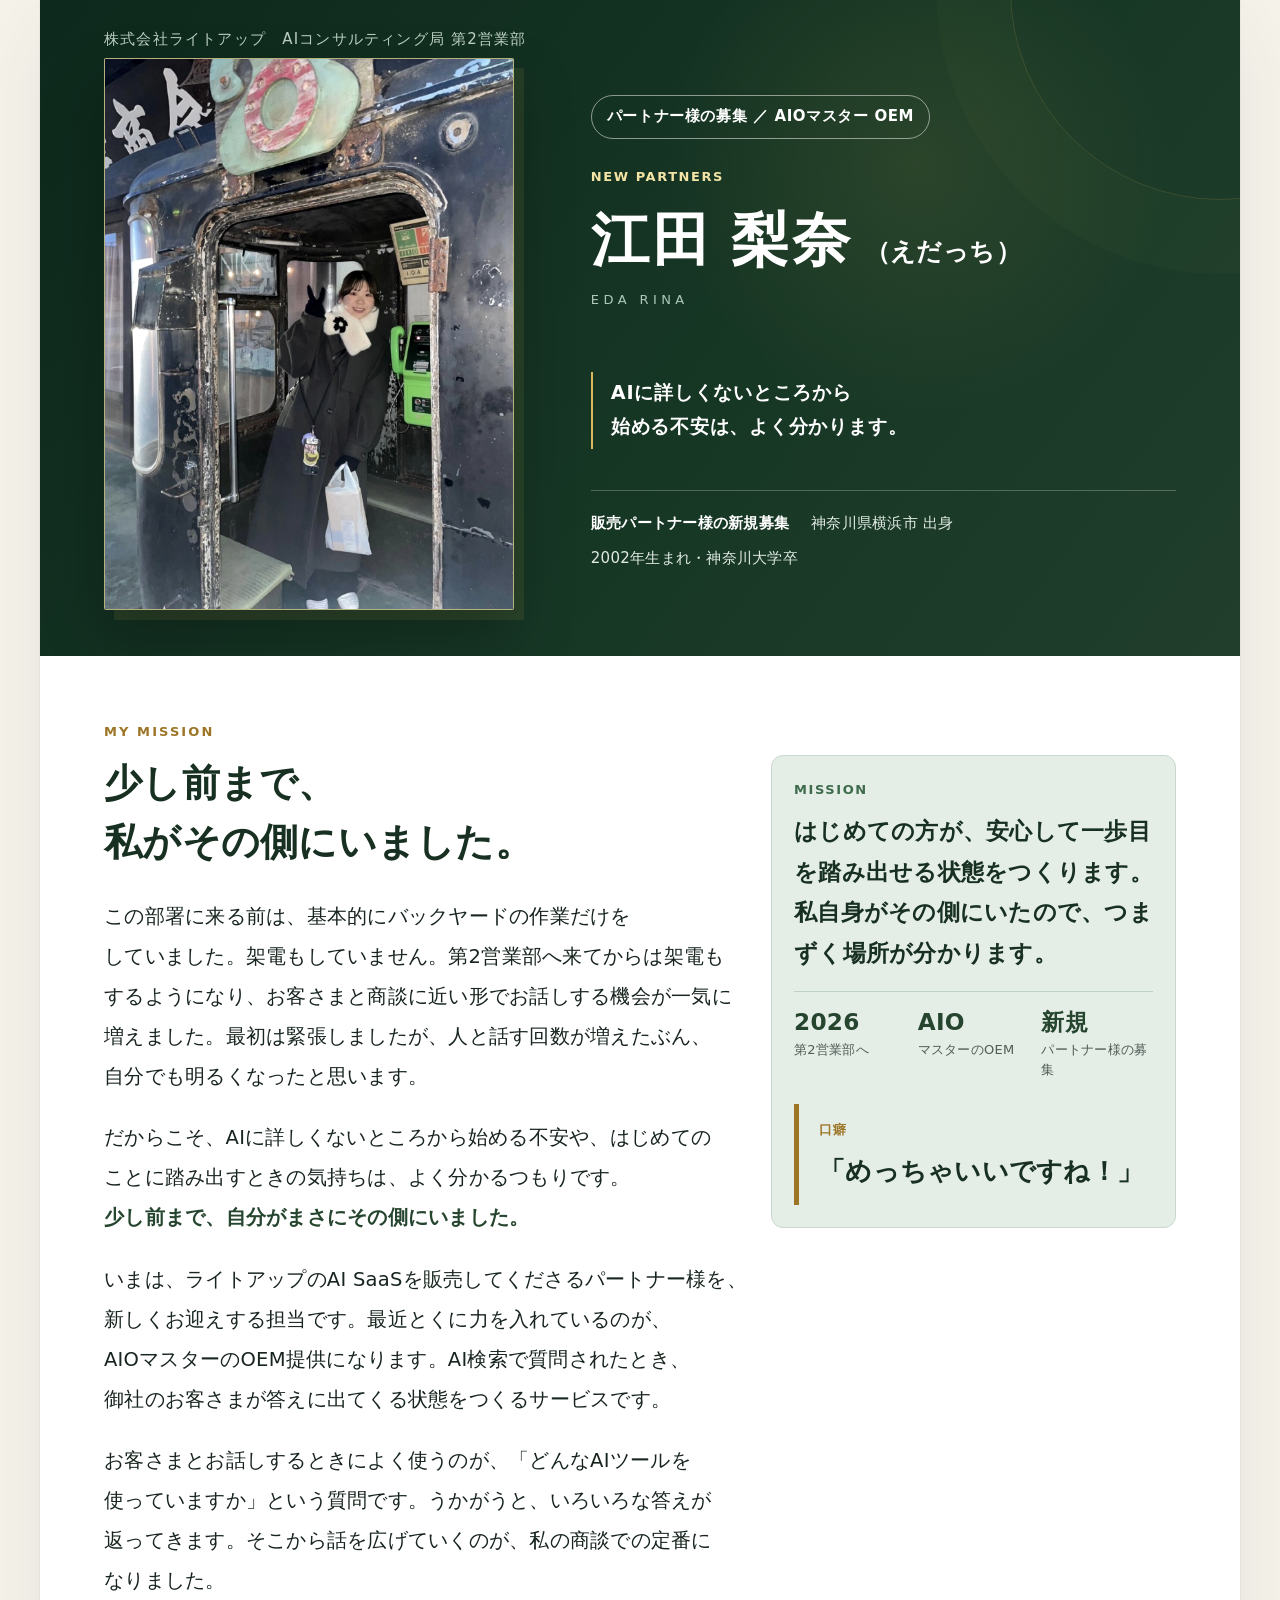
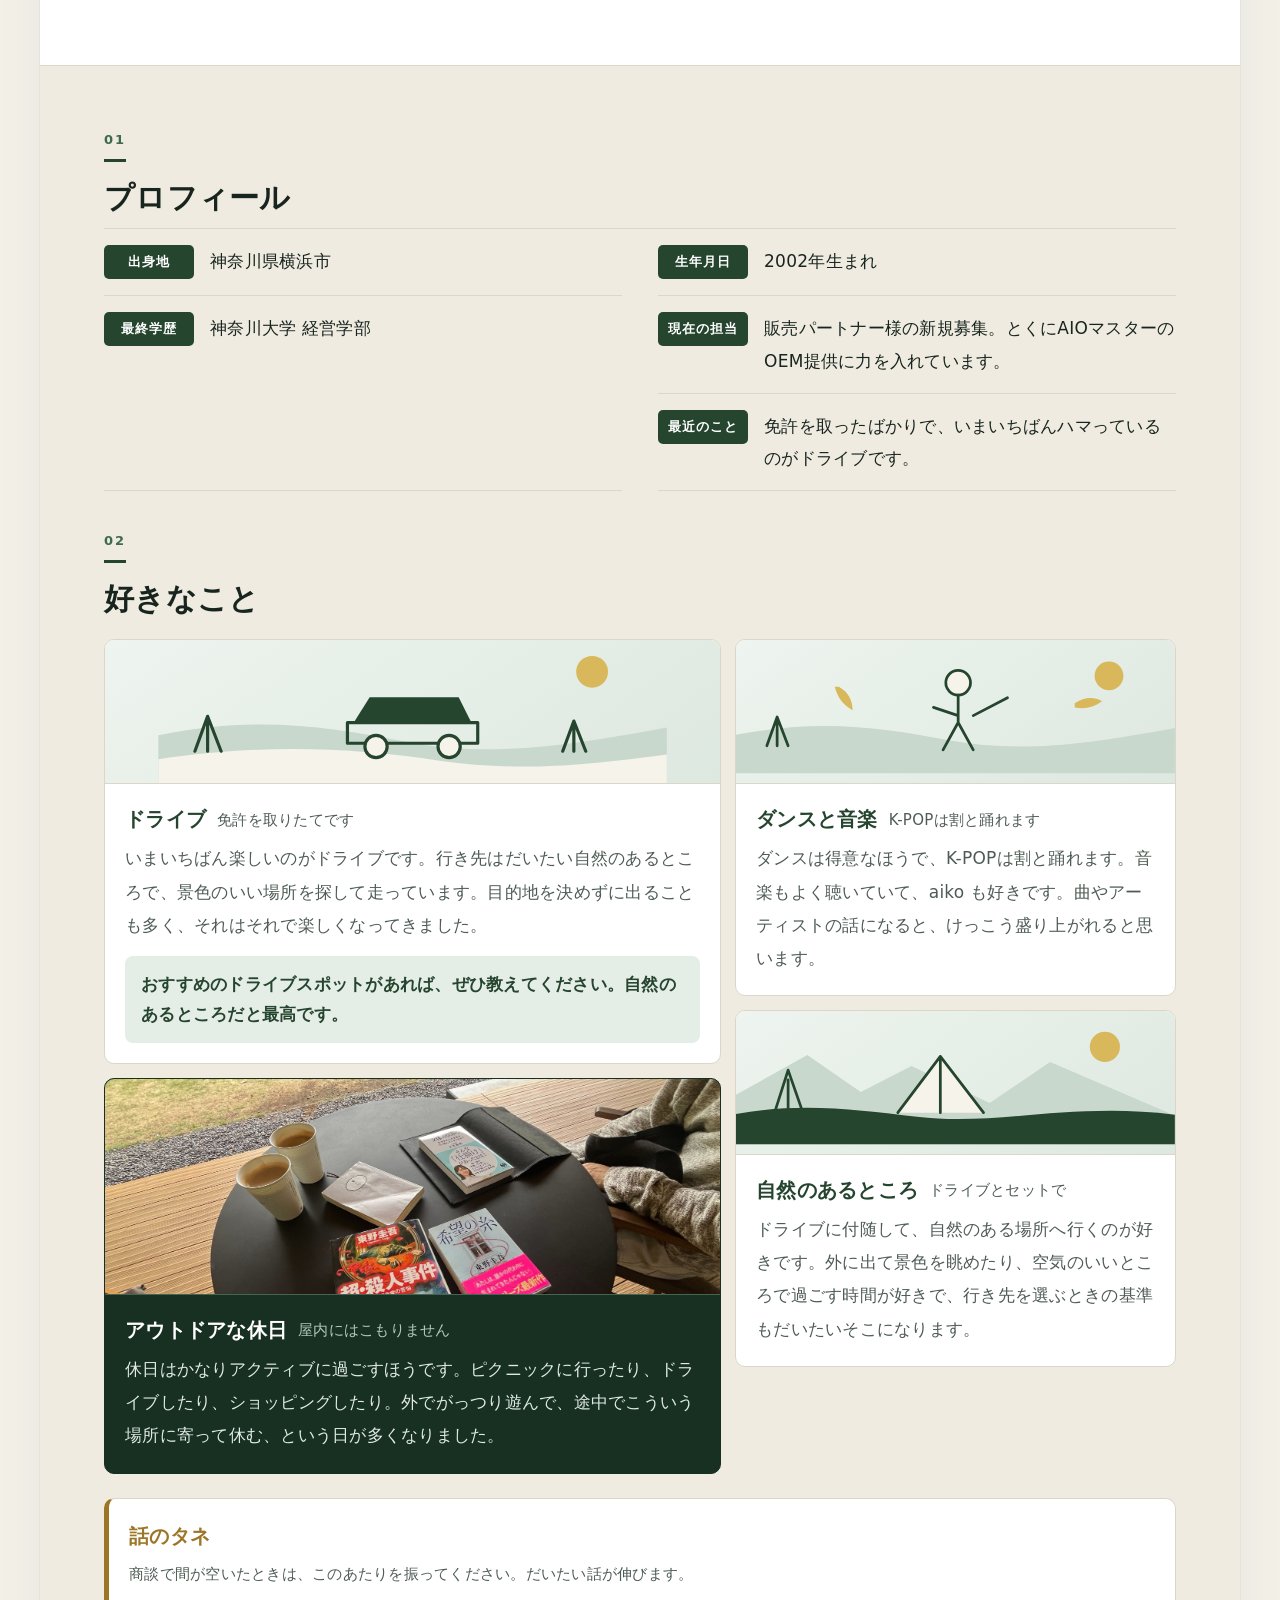
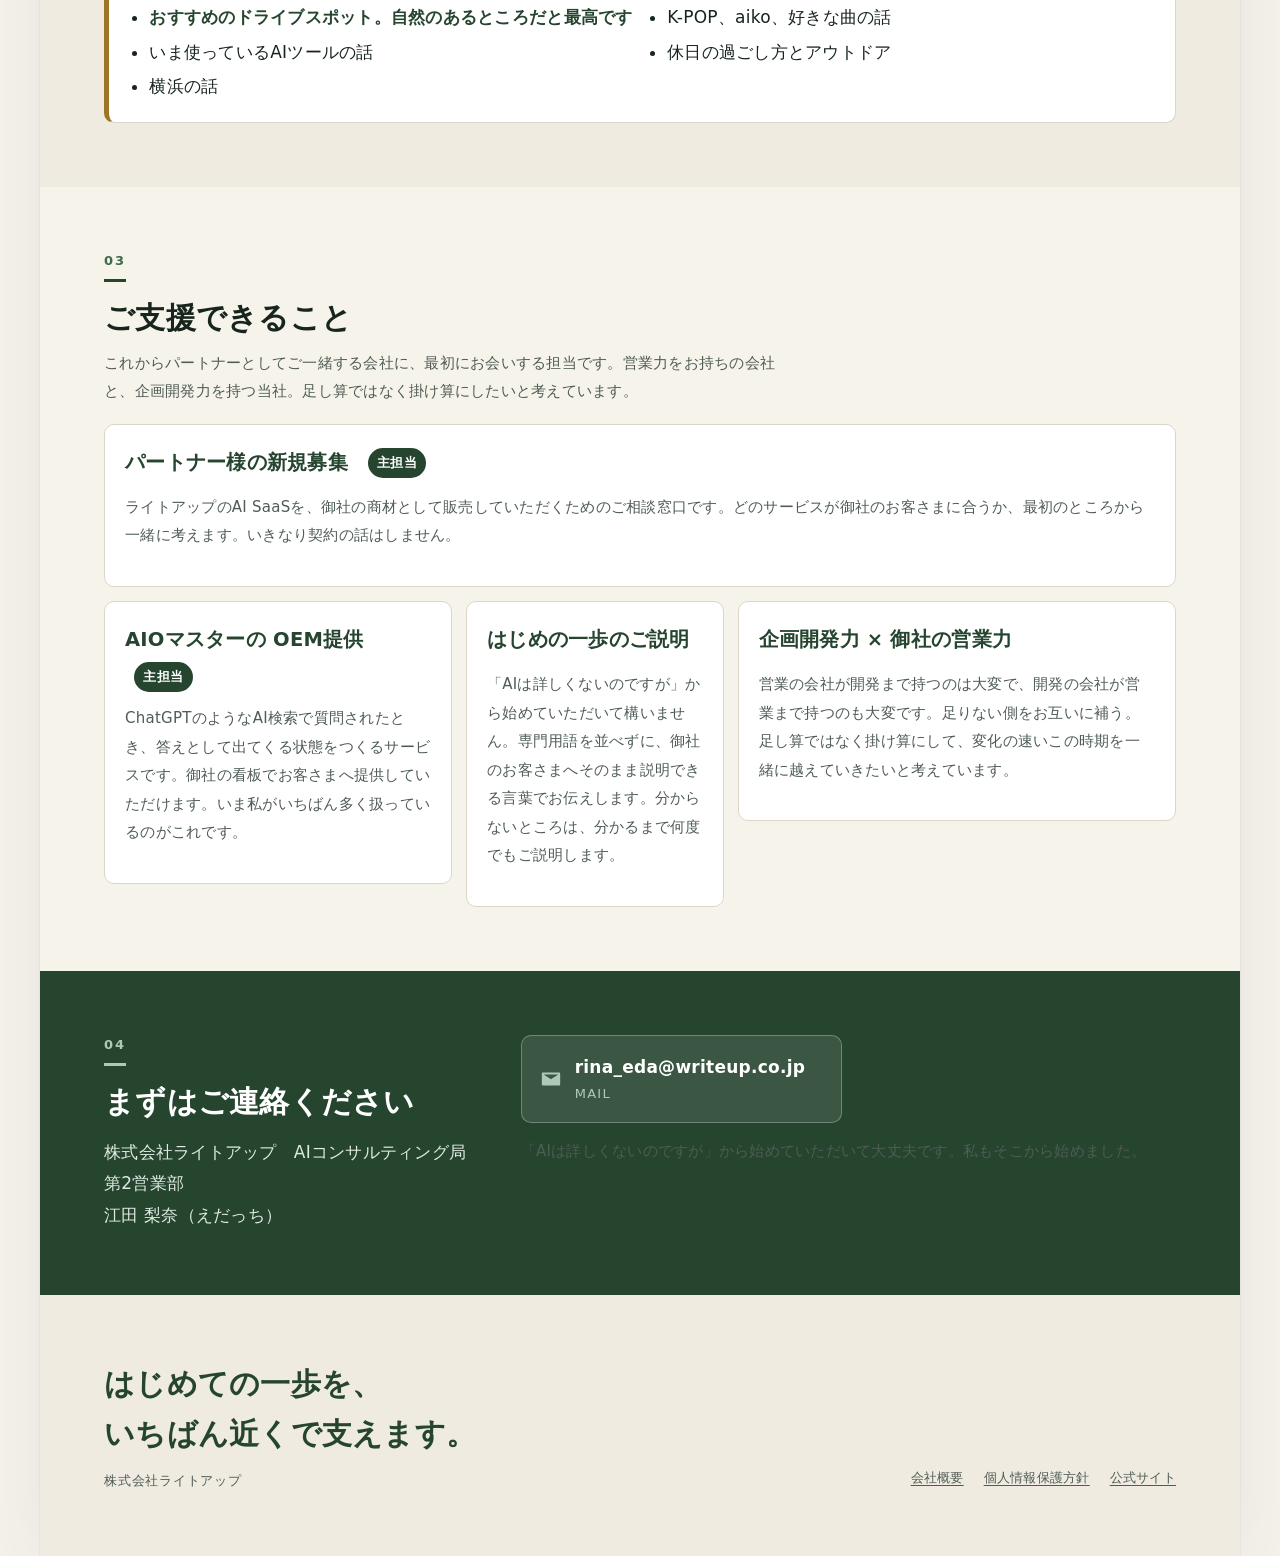
==== commit 9e0751fb: "好きなことの写真枠を高くし、顔のドアップになっていた2枚を修正 原因は枠の高さだった。.like__visual は height:156px の固定で、カード幅 615pxに対して約3.9:1の細い" ====
--- a/eda/index.html
+++ b/eda/index.html
@@ -38,7 +38,9 @@
 </style>
 <link rel="stylesheet" href="../assets/profile.css">
 <style>
-.like__visual.is-photo{ padding:0; overflow:hidden; }
+/* 写真のときだけ枠を高くする。156pxはイラスト用の高さで、
+   人物写真を入れると顔の一部だけが帯状に出てしまうため。SVGは156pxのまま */
+.like__visual.is-photo{ padding:0; overflow:hidden; height:216px; }
 .like__visual.is-photo img{ display:block; width:100%; height:100%; object-fit:cover; object-position:center 38%; }
 .hero--nophoto .hero__inner{ grid-template-columns:1fr; }
 @media (min-width:700px){
--- a/assets/profile.css
+++ b/assets/profile.css
@@ -212,6 +212,9 @@
   background:linear-gradient(145deg,#EEF4EF,#DDE8E0); border-bottom:1px solid var(--line);
 }
 .like__visual svg{ display:block; width:100%; height:100%; }
+/* 写真のときだけ枠を高くする。156pxはイラスト用の高さで、人物写真だと
+   顔の一部だけが帯状に出てしまう。生成ページ・手書きページの両方に効かせる */
+.like__visual.is-photo{ height:216px; }
 .like__visual .line{ fill:none; stroke:var(--green); stroke-width:4; stroke-linecap:round; stroke-linejoin:round; }
 .like__visual .soft{ fill:#C8D8CC; }
 .like__visual .deep{ fill:var(--green); }
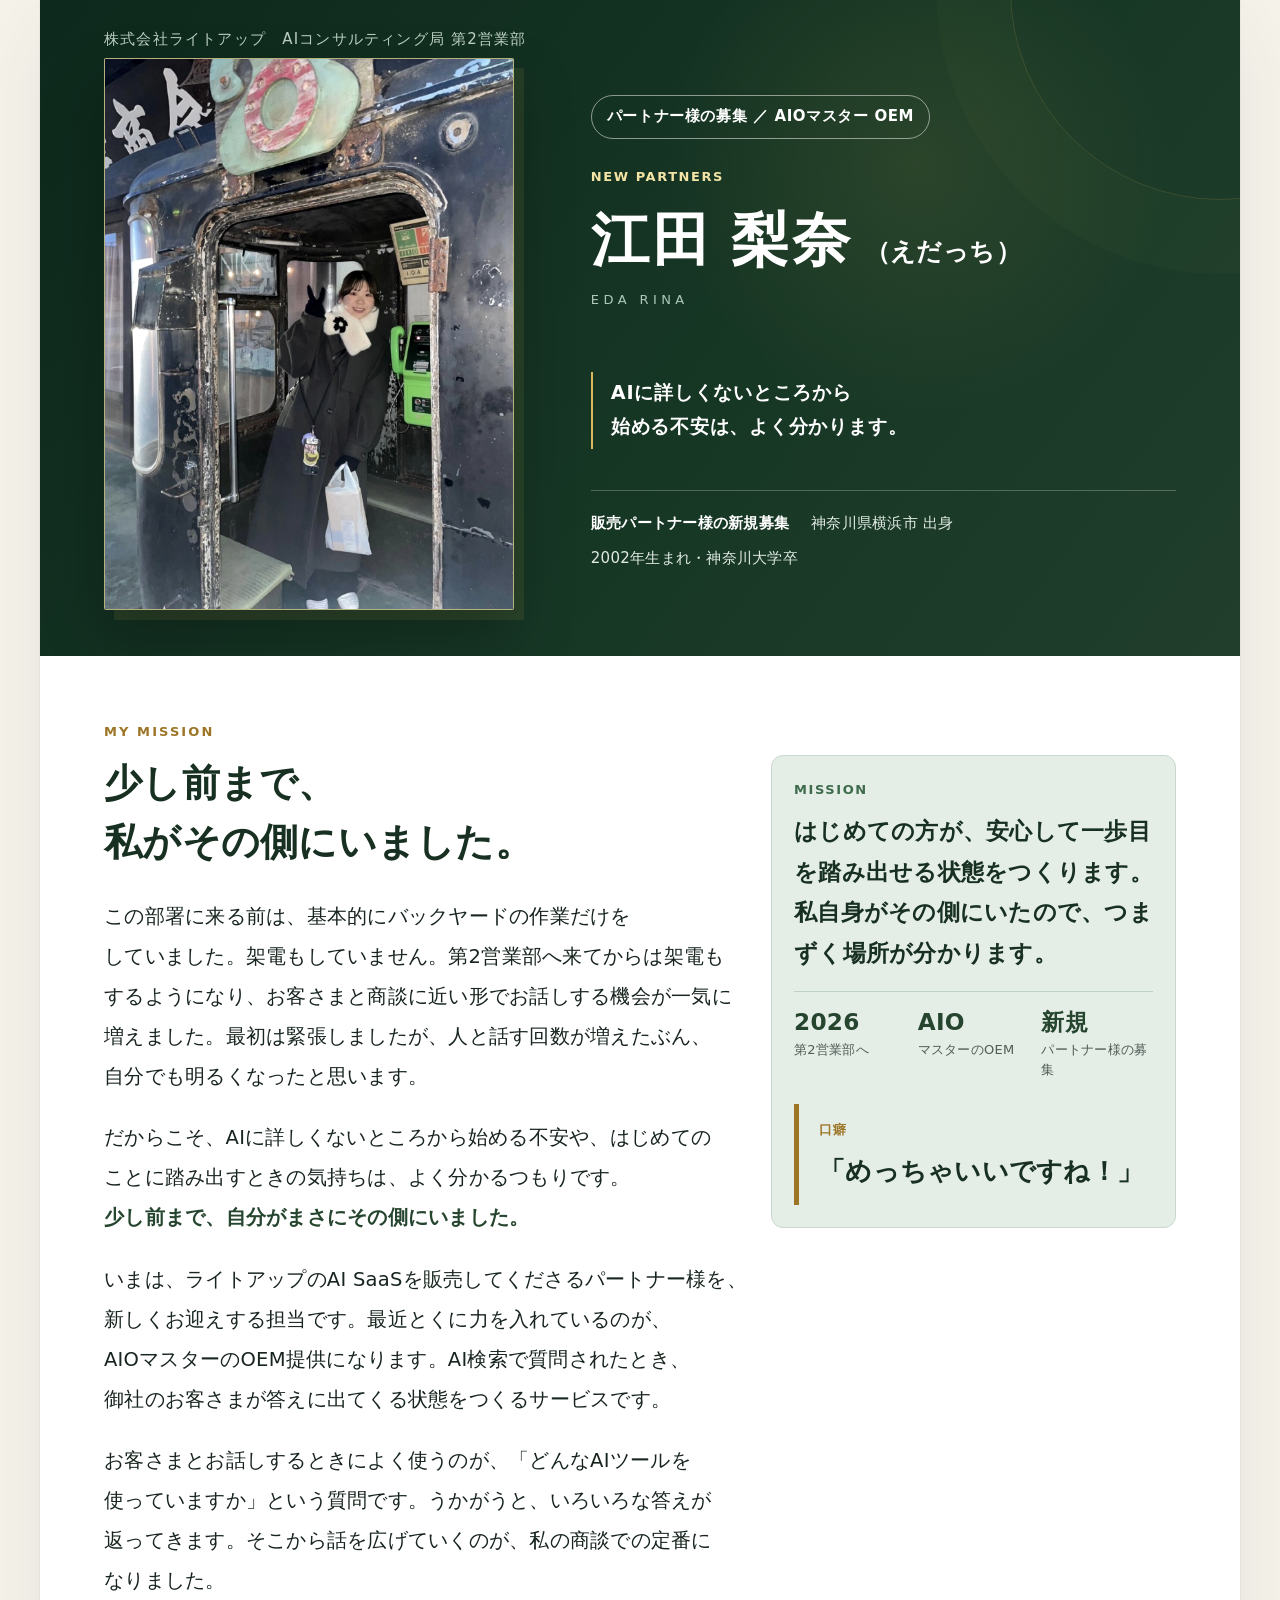
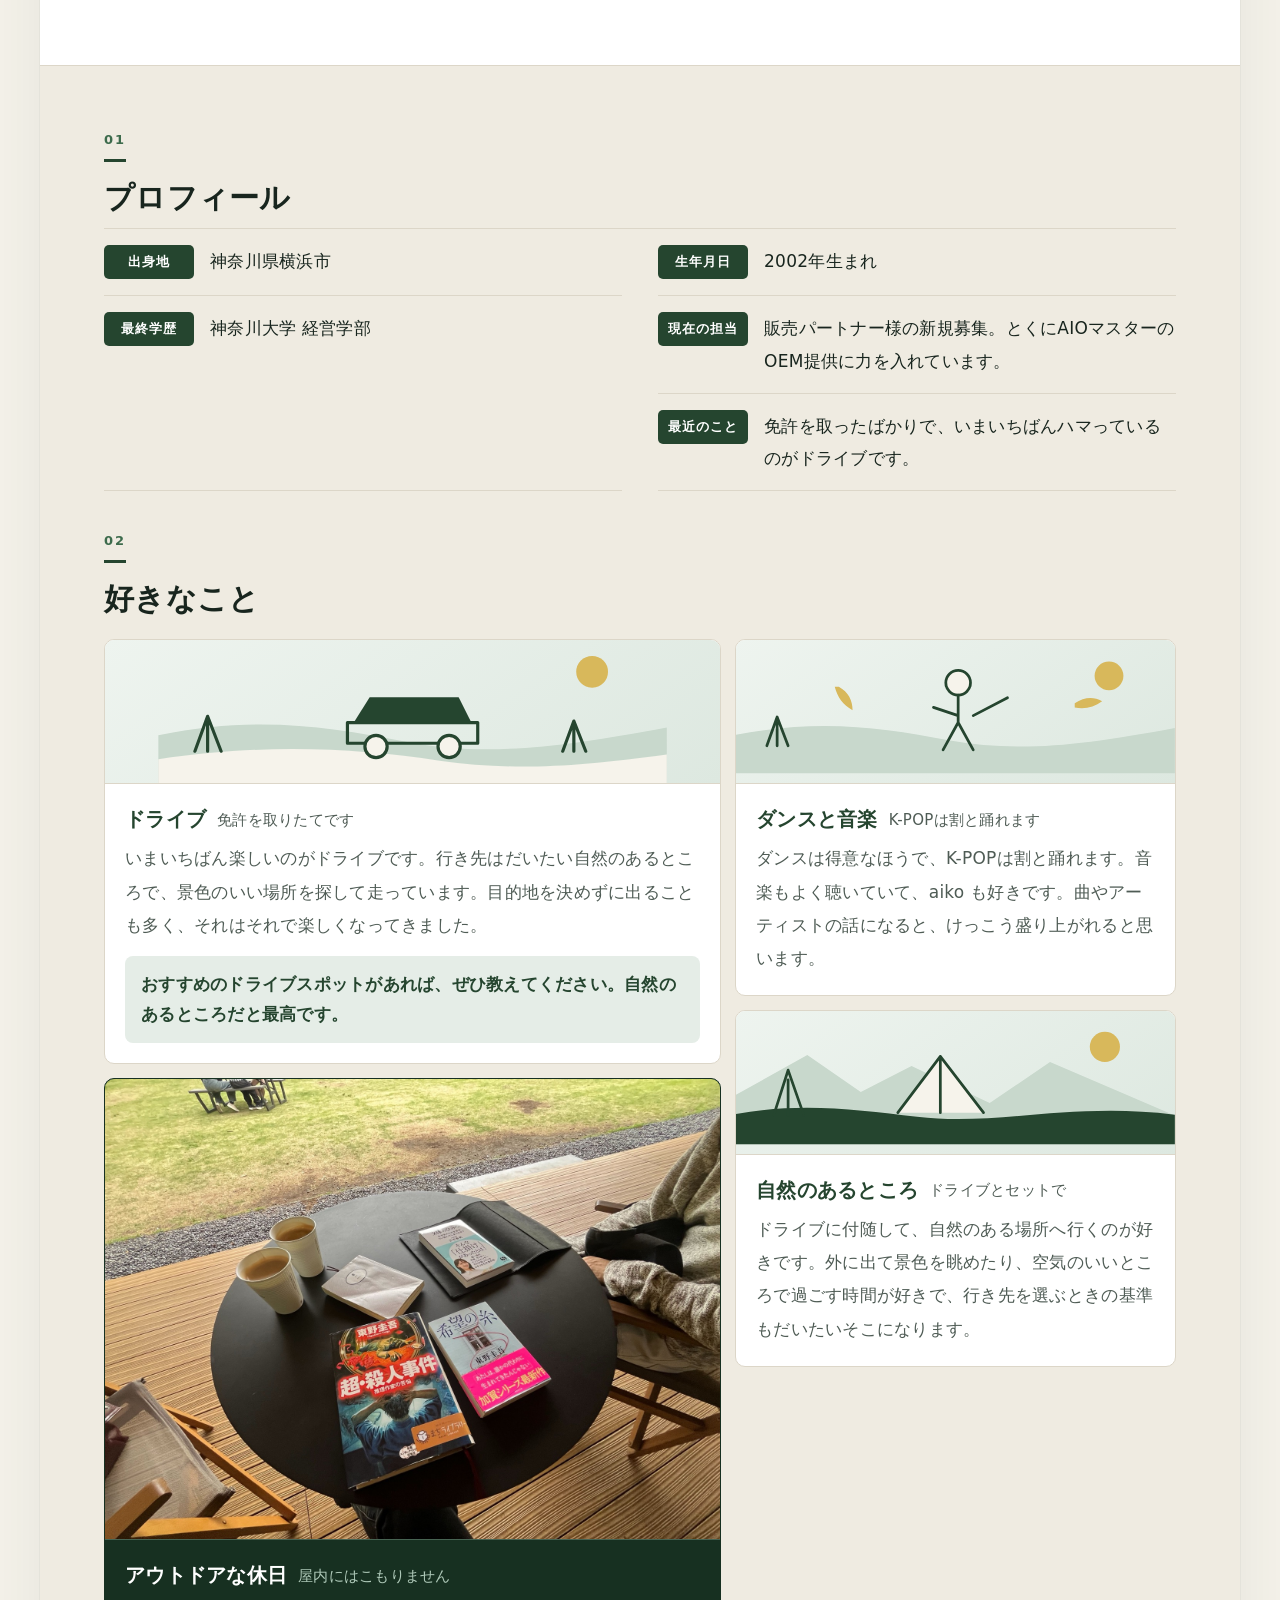
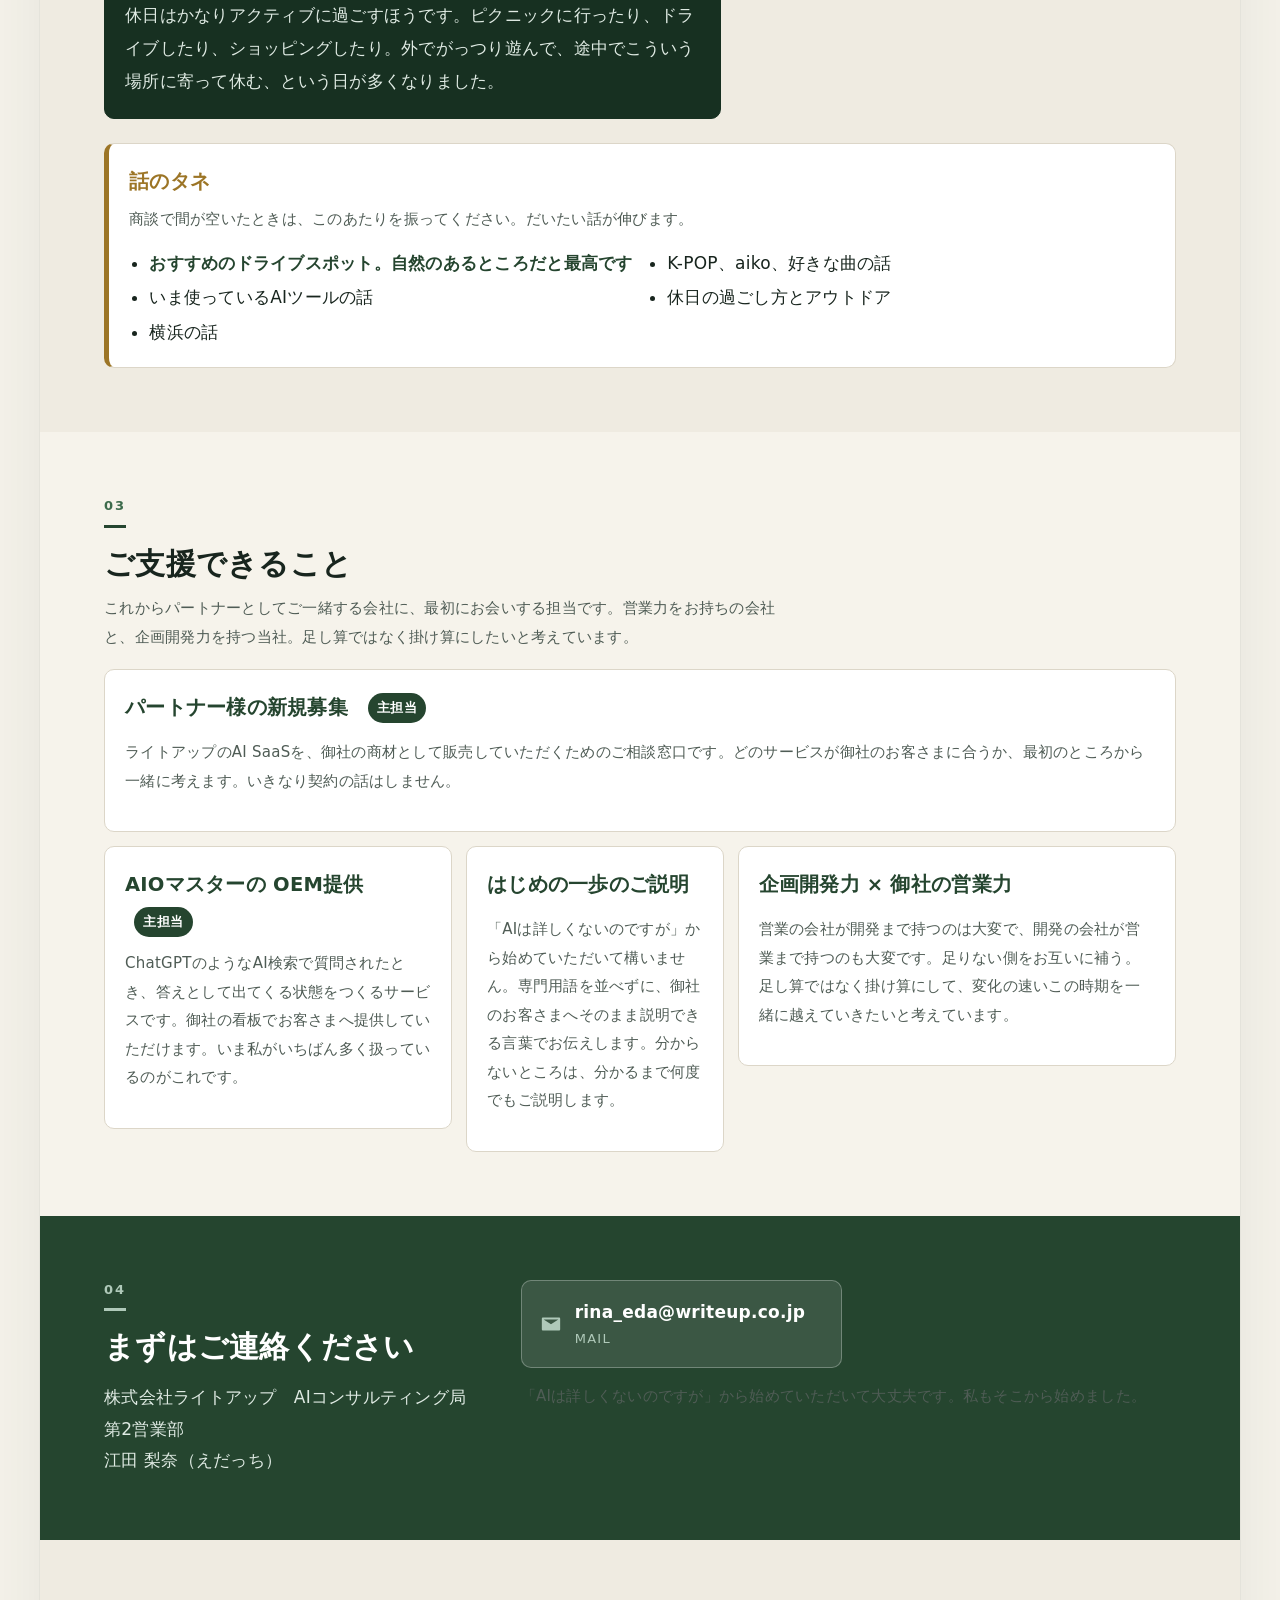
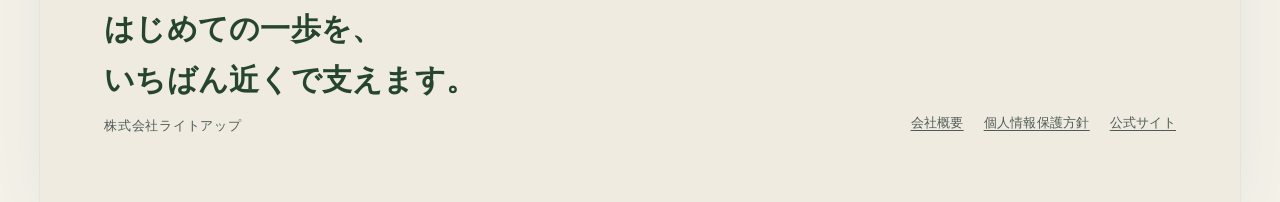
==== commit ce7d591a: "好きなことの写真を、枠に合わせて切るのをやめ、写真の比率で枠を組むようにした 枠が固定（900px以上で約2.2:1）だったため、4:3の写真は高さの6割、縦長0.59の 写真は7割超を捨てていた。そ" ====
--- a/eda/index.html
+++ b/eda/index.html
@@ -38,10 +38,9 @@
 </style>
 <link rel="stylesheet" href="../assets/profile.css">
 <style>
-/* 写真のときだけ枠を高くする。156pxはイラスト用の高さで、
-   人物写真を入れると顔の一部だけが帯状に出てしまうため。SVGは156pxのまま */
-.like__visual.is-photo{ padding:0; overflow:hidden; height:216px; }
-.like__visual.is-photo img{ display:block; width:100%; height:100%; object-fit:cover; object-position:center 38%; }
+/* 写真の枠はここでは決めない。比率は profile.css が --ar から組む。
+   以前はここで高さを216px固定していたが、どの写真も細長に切られて
+   顔のドアップになっていたため撤去した */
 .hero--nophoto .hero__inner{ grid-template-columns:1fr; }
 @media (min-width:700px){
   .hero--nophoto{ grid-template-columns:1fr; min-height:460px; }
@@ -130,20 +129,24 @@
 <circle class="paper" cx="134" cy="88" r="14"/><circle class="line" cx="134" cy="88" r="14"/></g>
 <path class="line" d="M62 140V104m-16 36 16-44 17 44m444 0v-30m-14 30 14-38 15 38"/></svg>
           </div>
-          <h3>
-            ドライブ <em>免許を取りたてです</em>
-          </h3>
-          <p>いまいちばん楽しいのがドライブです。行き先はだいたい自然のあるところで、景色のいい場所を探して走っています。目的地を決めずに出ることも多く、それはそれで楽しくなってきました。</p>
+          <div class="like__text">
+            <h3>
+              ドライブ <em>免許を取りたてです</em>
+            </h3>
+            <p>いまいちばん楽しいのがドライブです。行き先はだいたい自然のあるところで、景色のいい場所を探して走っています。目的地を決めずに出ることも多く、それはそれで楽しくなってきました。</p>
           <span class="ask">おすすめのドライブスポットがあれば、ぜひ教えてください。自然のあるところだと最高です。</span>
-        </div>
-        <div class="like like--home">
-          <div class="like__visual is-photo">
+          </div>
+        </div>
+        <div class="like like--home like--wide">
+          <div class="like__visual is-photo" style="--ar:1600/1200">
             <img src="profile-assets/holiday.jpg" width="1600" height="1200" decoding="async" alt="テラス席のテーブルに置かれた本とコーヒー">
           </div>
-          <h3>
-            アウトドアな休日 <em>屋内にはこもりません</em>
-          </h3>
-          <p>休日はかなりアクティブに過ごすほうです。ピクニックに行ったり、ドライブしたり、ショッピングしたり。外でがっつり遊んで、途中でこういう場所に寄って休む、という日が多くなりました。</p>
+          <div class="like__text">
+            <h3>
+              アウトドアな休日 <em>屋内にはこもりません</em>
+            </h3>
+            <p>休日はかなりアクティブに過ごすほうです。ピクニックに行ったり、ドライブしたり、ショッピングしたり。外でがっつり遊んで、途中でこういう場所に寄って休む、という日が多くなりました。</p>
+          </div>
         </div>
       </div>
       <div class="likes__column">
@@ -156,10 +159,12 @@
 <path class="gold" d="M150 54c14 8 20 20 20 34-14-7-22-19-26-34zm344 24c14-9 27-10 40-3-12 9-26 12-40 9z"/>
 <path class="line" d="M60 140v-34m-15 34 15-42 16 42"/></svg>
           </div>
-          <h3>
-            ダンスと音楽 <em>K-POPは割と踊れます</em>
-          </h3>
-          <p>ダンスは得意なほうで、K-POPは割と踊れます。音楽もよく聴いていて、aiko も好きです。曲やアーティストの話になると、けっこう盛り上がれると思います。</p>
+          <div class="like__text">
+            <h3>
+              ダンスと音楽 <em>K-POPは割と踊れます</em>
+            </h3>
+            <p>ダンスは得意なほうで、K-POPは割と踊れます。音楽もよく聴いていて、aiko も好きです。曲やアーティストの話になると、けっこう盛り上がれると思います。</p>
+          </div>
         </div>
         <div class="like">
           <div class="like__visual" aria-hidden="true">
@@ -169,10 +174,12 @@
 <path class="paper" d="m236 134 62-82 63 82z"/><path class="line" d="m236 134 62-82 63 82m-63-82v82"/>
 <path class="line" d="M76 138V86m-21 52 21-66 23 66"/></svg>
           </div>
-          <h3>
-            自然のあるところ <em>ドライブとセットで</em>
-          </h3>
-          <p>ドライブに付随して、自然のある場所へ行くのが好きです。外に出て景色を眺めたり、空気のいいところで過ごす時間が好きで、行き先を選ぶときの基準もだいたいそこになります。</p>
+          <div class="like__text">
+            <h3>
+              自然のあるところ <em>ドライブとセットで</em>
+            </h3>
+            <p>ドライブに付随して、自然のある場所へ行くのが好きです。外に出て景色を眺めたり、空気のいいところで過ごす時間が好きで、行き先を選ぶときの基準もだいたいそこになります。</p>
+          </div>
         </div>
       </div>
     </div>
--- a/assets/profile.css
+++ b/assets/profile.css
@@ -212,14 +212,31 @@
   background:linear-gradient(145deg,#EEF4EF,#DDE8E0); border-bottom:1px solid var(--line);
 }
 .like__visual svg{ display:block; width:100%; height:100%; }
-/* 写真のときだけ枠を高くする。156pxはイラスト用の高さで、人物写真だと
-   顔の一部だけが帯状に出てしまう。生成ページ・手書きページの両方に効かせる */
-.like__visual.is-photo{ height:216px; }
+
+/* 写真は枠に合わせて切らず、写真の比率で枠を組む。
+   --ar は「幅/高さ」。テンプレートが実ファイルを測って埋める。
+   以前は高さ216px固定で、4:3なら高さの6割、縦長0.59なら7割超を捨てていた。
+   その結果どの写真も目元のドアップになっていた。 */
+.like__visual.is-photo{
+  height:auto; aspect-ratio:var(--ar, 4/3); background:none; padding:0;
+}
+.like__visual.is-photo img{
+  display:block; width:100%; height:100%; object-fit:cover;
+}
+
+/* 縦長（比率0.85未満）は、カードの幅で組み方を変える。
+   狭いカードでは上に全幅（＝横長と同じ。写真が主役になる）。
+   900px以上ではカードが441px／617pxに確定するので、そこで横組みに切り替え、
+   写真を左に立てて2列の流れの高さを揃える。
+   横組みを601pxから始めると、2列の中のカードで写真が133px幅まで痩せた。
+   カード幅で切るのが本来だが、@container は自分自身を問い合わせられず、
+   601〜899pxの列は display:contents で箱を持たないためコンテナにできない。 */
 .like__visual .line{ fill:none; stroke:var(--green); stroke-width:4; stroke-linecap:round; stroke-linejoin:round; }
 .like__visual .soft{ fill:#C8D8CC; }
 .like__visual .deep{ fill:var(--green); }
 .like__visual .gold{ fill:#D8B85B; }
 .like__visual .paper{ fill:#F6F3EB; }
+.like__text{ min-width:0; }
 .like h3{
   margin:0 0 4px; font-size:var(--fs-h3); font-weight:700; color:var(--green);
   display:flex; align-items:center; flex-wrap:wrap; gap:4px 11px; min-width:0;
@@ -260,13 +277,12 @@
 .seeds ul b{ color:var(--green); }
 
 /* ── 写真 ─────────────────────────────── */
-.shots{ display:grid; grid-template-columns:1fr; gap:var(--sp-in); margin-top:24px; }
+.shots{ display:grid; grid-template-columns:1fr; gap:var(--sp-in); margin-top:24px; align-items:start; }
 .shots figure{ margin:0; }
 .shots img{
-  width:100%; aspect-ratio:4/3; object-fit:cover; border-radius:10px;
+  width:100%; aspect-ratio:var(--ar, 4/3); object-fit:cover; border-radius:10px;
   background:#DDD8CC; display:block;
 }
-.shots .shot--portrait{ object-position:center 24%; }
 .shots figcaption{ margin-top:8px; color:var(--ink-sub); }
 
 /* ── 4領域 ────────────────────────────── */
@@ -445,7 +461,21 @@
   /* 文章量に合わせた2列の流れにして、段差由来の空白をなくす */
   .likes{ grid-template-columns:minmax(0,7fr) minmax(0,5fr); align-items:start; }
   .likes__column{ display:grid; gap:14px; align-content:start; }
-  .like__visual{ height:144px; }
+  /* イラストだけ詰める。写真は :not() で除外する（is-photo は比率で組むため） */
+  .like__visual:not(.is-photo){ height:144px; }
+
+  /* 縦長は横組みへ。写真と本文の2要素だけの1行にする。
+     見出し・本文・ask を別々の行にすると、写真の高さぶんの余りが行間へ
+     配られて間延びし、行を min-content で止めると今度は写真が
+     はみ出して切れる。本文を like__text でまとめてあるのはそのため。 */
+  .like--tall{
+    padding:0; display:grid; grid-template-columns:minmax(0,44%) minmax(0,1fr);
+    align-items:center;
+  }
+  .like--tall .like__visual{
+    margin:0; border-bottom:none; border-right:1px solid var(--line);
+  }
+  .like--tall .like__text{ padding:20px; }
   .seeds ul{
     display:grid; grid-template-columns:minmax(0,1fr) minmax(0,1fr);
     gap:4px 30px; line-height:1.8;
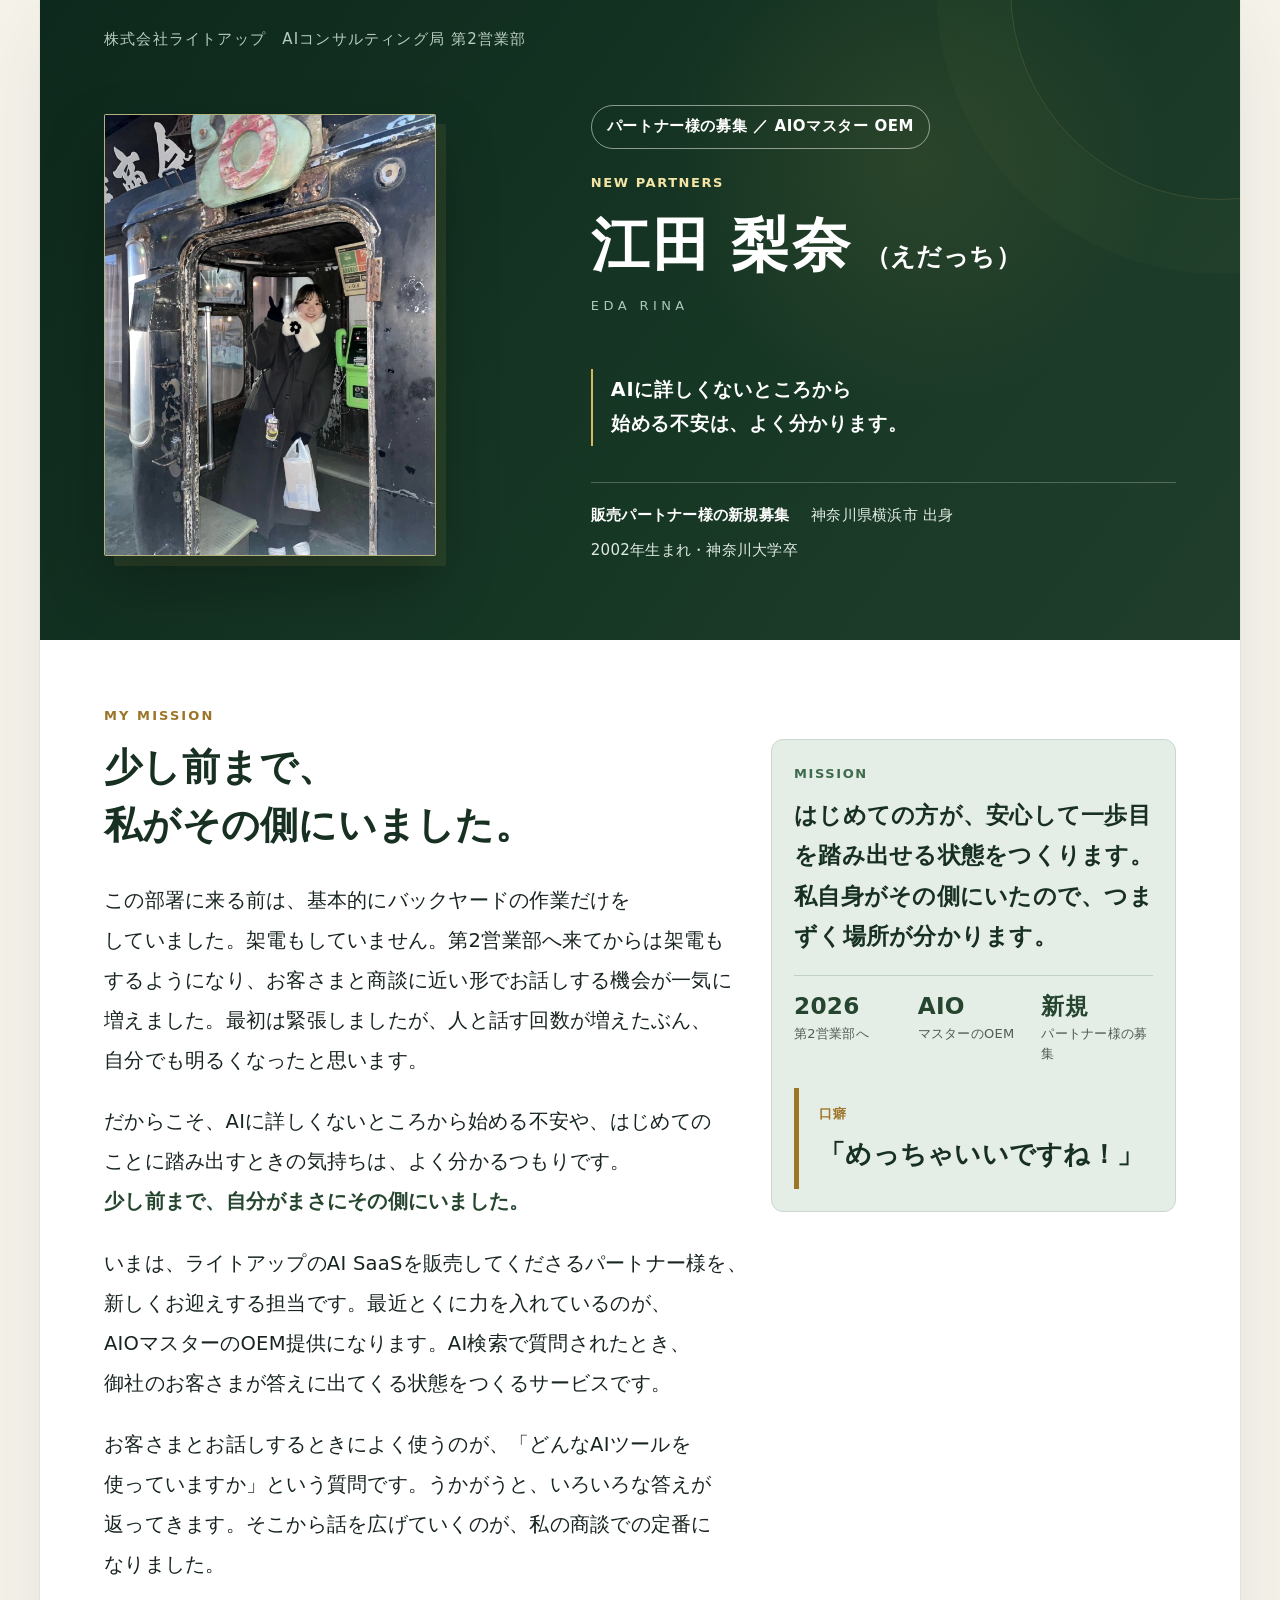
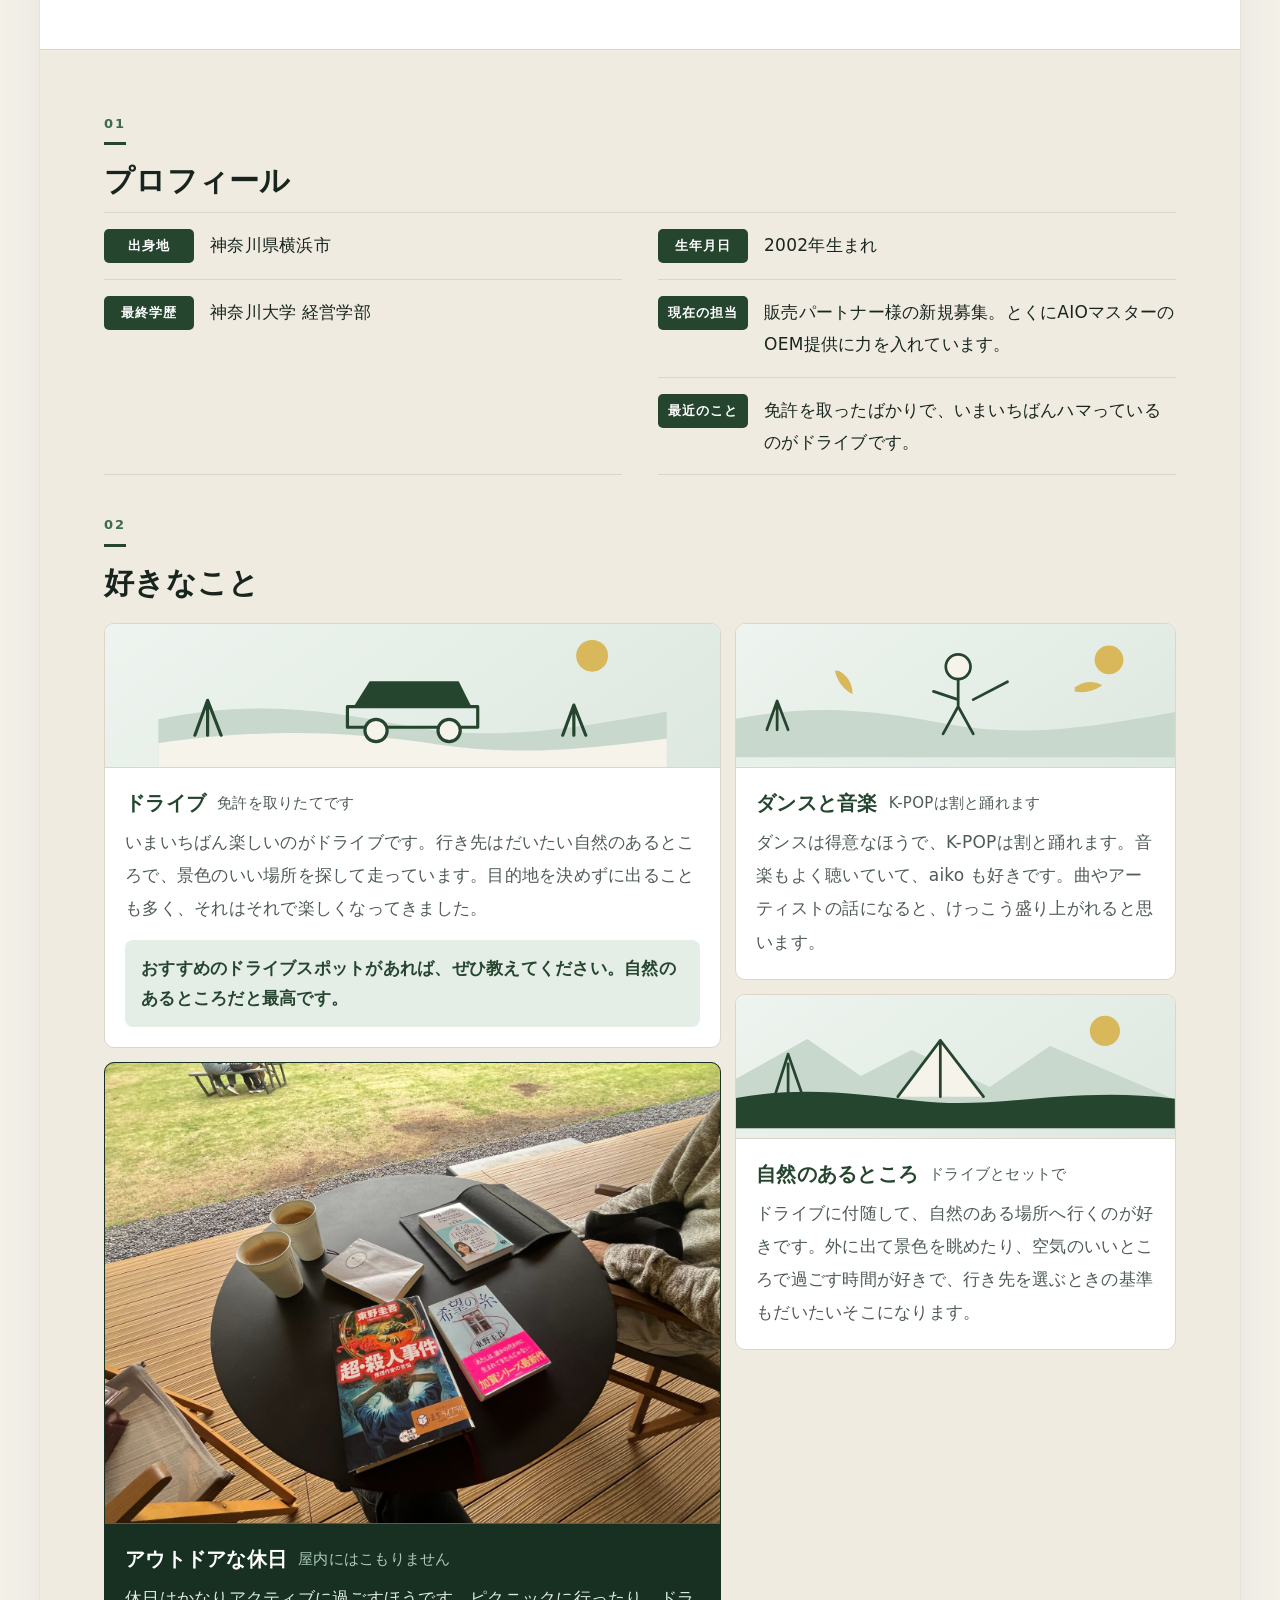
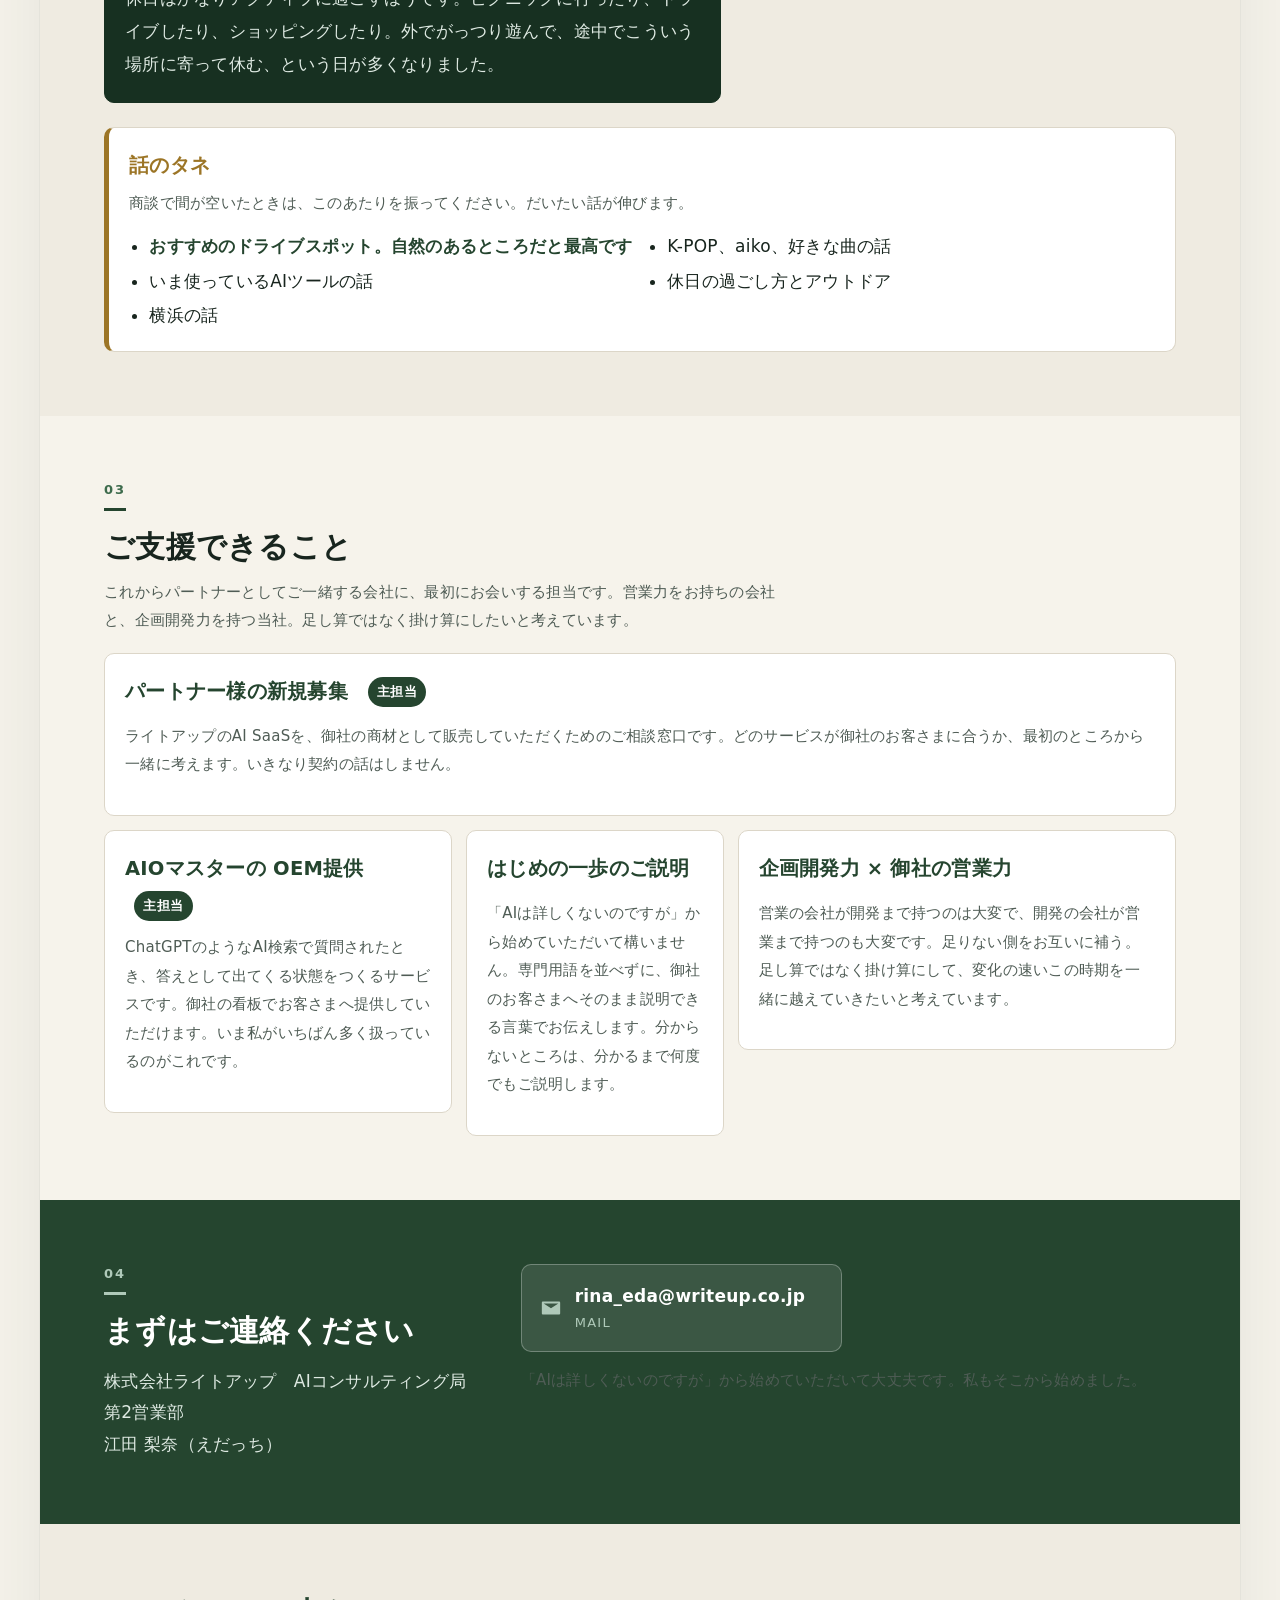
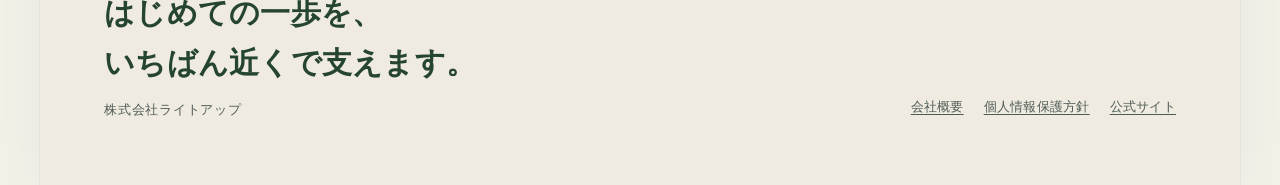
==== commit 895caa39: "ヒーロー写真も切るのをやめた。枠を土屋さんの比率に固定していたのを撤去 .photo-main に aspect-ratio:741/1000 が焼き込まれていた。これは土屋さんの 写真の比率で、それ" ====
--- a/eda/index.html
+++ b/eda/index.html
@@ -64,7 +64,7 @@
     <p class="role"><span class="nobr">パートナー様の募集</span> ／ <span class="nobr">AIOマスター OEM</span></p>
     <div class="hero__inner">
       <div class="ph photo-frame" data-ph="main.jpg">
-        <img class="photo-main" src="profile-assets/main.jpg" width="1108" height="1477" alt="古い車両の前に立つ江田梨奈" style="object-position:58% 40%">
+        <img class="photo-main" src="profile-assets/main.jpg" width="1200" height="1600" alt="古い車両の前に立つ江田梨奈">
       </div>
       <div class="hero__body">
         <p class="hero__kicker">NEW PARTNERS</p>
--- a/assets/profile.css
+++ b/assets/profile.css
@@ -111,12 +111,23 @@
   display:grid; grid-template-columns:clamp(136px,43%,210px) 1fr;
   gap:20px; align-items:end; min-width:0;
 }
+/* 金枠は写真を包む作りなので、枠の形は写真に任せる。
+   fit-content で枠が写真に張りつき、脇に深緑の地が出ない */
 .photo-frame{
   border-radius:2px; overflow:hidden; background:var(--green-deep);
   border:1px solid rgba(244,229,166,.72);
   box-shadow:10px 10px 0 rgba(216,184,91,.09), 0 28px 60px rgba(0,0,0,.25);
-}
-.photo-main{ display:block; width:100%; aspect-ratio:741/1000; object-fit:cover; object-position:center 24%; filter:saturate(.86) contrast(1.03); }
+  width:fit-content; max-width:100%; justify-self:start;
+}
+/* ヒーローは切らない。統一感は「同じ形」ではなく「同じ高さ」で出す。
+   以前は aspect-ratio:741/1000（土屋さんの写真の比率）を全員に当てており、
+   松井さんは横幅の44%、正方形で撮った4人は4分の1が枠の外だった。
+   各ページの object-position はその枠へ顔を寄せるための手調整で、
+   切るのをやめた時点で不要になったため撤去した。 */
+.photo-main{
+  display:block; width:auto; height:auto; max-width:100%;
+  filter:saturate(.86) contrast(1.03);
+}
 .hero__body{ min-width:0; }
 .hero__kicker{
   margin:0 0 12px; color:#F4E5A6; font-size:var(--fs-min); font-weight:700;
@@ -430,6 +441,10 @@
   .hero__inner{ display:contents; }
   .hero__top{ grid-column:1 / -1; margin-bottom:4px; align-self:start; }
   .photo-frame{ grid-column:1; grid-row:2 / span 4; }
+  /* 縦位置はここで高さが決まり、11枚のうち10枚が揃う。
+     440pxは、列幅が最も狭くなる350pxのとき縦位置の上限0.79が収まる値。
+     横長の1枚だけは幅で止まり、背が低くなる */
+  .photo-main{ max-height:440px; }
   .role{ grid-column:2; grid-row:2; justify-self:start; align-self:end; margin-bottom:8px; }
   .hero__body{ grid-column:2; grid-row:3; max-width:650px; }
   .hero__catch{ grid-column:2; grid-row:4; align-self:center; margin:22px 0; }
